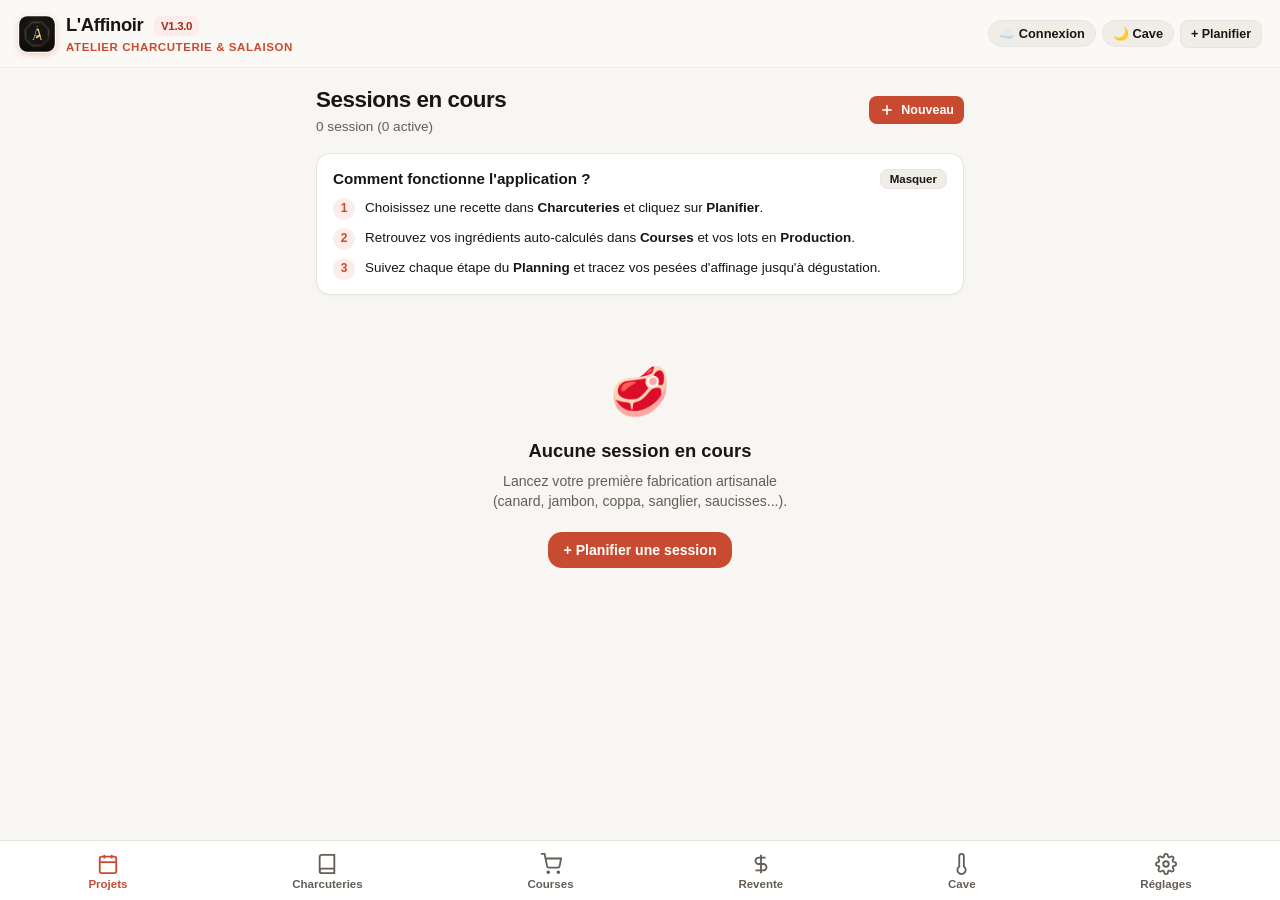
==== pwa/index.html @ 495ca530 "feat(pwa): navigation bouton retour intra-app et suppression ruban sauvegarde iOS" ====
<!DOCTYPE html>
<html lang="fr">
<head>
  <meta charset="UTF-8">
  <meta name="viewport" content="width=device-width, initial-scale=1.0, viewport-fit=cover, user-scalable=no">
  <meta name="apple-mobile-web-app-capable" content="yes">
  <meta name="apple-mobile-web-app-status-bar-style" content="default">
  <meta name="apple-mobile-web-app-title" content="L'Affinoir">
  <meta name="theme-color" content="#C84B31">
  <link rel="apple-touch-icon" href="icons/apple-touch-icon.png">
  <link rel="icon" type="image/svg+xml" href="icons/icon.svg">
  <link rel="manifest" href="manifest.webmanifest">
  <title>L'Affinoir - Charcuterie & Salaison</title>
  <link rel="stylesheet" href="style.css">
</head>
<body>

  <!-- Top Sticky Header -->
  <header class="app-header">
    <div class="brand-wrapper">
      <img src="icons/icon.svg" alt="L'Affinoir" class="brand-icon">
      <div>
        <div class="brand-title">L'Affinoir <span id="header-version-badge" class="badge badge-mini" style="margin-left:6px; vertical-align:middle;">v1.2.0</span></div>
        <div class="brand-subtitle">Atelier Charcuterie & Salaison</div>
      </div>
    </div>
    <div style="display:flex; align-items:center; gap:6px;">
      <button class="btn-theme-toggle" id="btn-auth-header" onclick="ouvrirModalAuth()" title="Compte Cloud">☁️ Connexion</button>
      <button class="btn-theme-toggle" id="btn-theme-toggle" onclick="basculerTheme()">🌙 Cave</button>
      <button class="btn btn-secondary btn-sm" id="btn-quick-new" onclick="ouvrirModalPlanifier()">+ Planifier</button>
    </div>
  </header>

  <!-- Main Content Views -->
  <main>
    <!-- 1. VUE PROJETS (Liste des sessions) -->
    <section id="view-projets" class="view active">
      <div class="view-header">
        <div>
          <div class="view-title">Sessions en cours</div>
          <div class="view-desc" id="projets-summary">0 session active</div>
        </div>
        <button class="btn btn-primary btn-sm" onclick="ouvrirModalPlanifier()">
          <svg width="16" height="16" viewBox="0 0 24 24" fill="none" stroke="currentColor" stroke-width="2.5"><path d="M12 5v14M5 12h14"/></svg>
          Nouveau
        </button>
      </div>

      <div id="guide-debutant-container"></div>

      <div id="projets-list">
        <!-- Rendered by JS -->
      </div>
    </section>

    <!-- 1b. VUE DÉTAIL D'UN PROJET / SESSION -->
    <section id="view-projet-detail" class="view">
      <div class="view-header" style="align-items: flex-start;">
        <div style="display:flex; align-items:center; gap:10px;">
          <button class="btn btn-secondary btn-sm" onclick="naviguerVers('projets')" title="Retour aux sessions">←</button>
          <div>
            <div class="view-title" id="proj-detail-titre">Session</div>
            <div class="view-desc" id="proj-detail-recette">Recette</div>
          </div>
        </div>
        <div style="display:flex; gap:6px;">
          <button class="btn btn-secondary btn-sm" onclick="supprimerProjetActuel()" style="color:var(--danger);">Supprimer</button>
          <button class="btn btn-primary btn-sm" id="btn-toggle-termine-projet" onclick="basculerStatutProjetActuel()">Terminer</button>
        </div>
      </div>

      <!-- Sub-tabs du Projet -->
      <div class="sub-tabs">
        <button class="sub-tab active" id="tab-btn-planning" onclick="basculerSousOngletProjet('planning')">Planning & Étapes</button>
        <button class="sub-tab" id="tab-btn-production" onclick="basculerSousOngletProjet('production')">Production & Lots</button>
        <button class="sub-tab" id="tab-btn-budget" onclick="basculerSousOngletProjet('budget')">Budget & Bilan</button>
      </div>

      <!-- Sous-vue 1: Planning -->
      <div id="subview-proj-planning">
        <div id="proj-etapes-list"></div>
      </div>

      <!-- Sous-vue 2: Production & Lots -->
      <div id="subview-proj-production" style="display:none;">
        <div id="proj-sorties-container"></div>
        <div style="display:flex; justify-content:space-between; align-items:center; margin:16px 0 8px;">
          <h4 style="font-size:0.95rem; font-weight:700;">Lots & Pesées d'Affinage</h4>
          <button class="btn btn-secondary btn-sm" onclick="ouvrirModalAjouterLotProjet()">+ Lot</button>
        </div>
        <div id="proj-lots-list"></div>
      </div>

      <!-- Sous-vue 3: Budget & Bilan Financier -->
      <div id="subview-proj-budget" style="display:none;">
        <div id="proj-budget-container"></div>
      </div>
    </section>

    <!-- 2. VUE CHARCUTERIES -->
    <section id="view-recettes" class="view">
      <div class="view-header">
        <div>
          <div class="view-title">Charcuteries</div>
          <div class="view-desc" id="recettes-count">Catalogue artisanal (22 recettes)</div>
        </div>
        <button class="btn btn-primary btn-sm" onclick="ouvrirModalCreerRecette()">
          <svg width="16" height="16" viewBox="0 0 24 24" fill="none" stroke="currentColor" stroke-width="2.5"><path d="M12 5v14M5 12h14"/></svg>
          Créer
        </button>
      </div>

      <input type="text" id="search-recettes" class="search-box" placeholder="Rechercher (magret, sanglier, saucisse, coppa, truite…)" oninput="filtrerRecettes()">

      <div class="chips-row" id="familles-chips">
        <button class="chip active" onclick="setFamilleFiltre('Toutes')">Toutes</button>
        <button class="chip" onclick="setFamilleFiltre('Canard')">Canard</button>
        <button class="chip" onclick="setFamilleFiltre('Porc')">Porc</button>
        <button class="chip" onclick="setFamilleFiltre('Bœuf')">Bœuf</button>
        <button class="chip" onclick="setFamilleFiltre('Poisson')">Poisson</button>
        <button class="chip" onclick="setFamilleFiltre('Gibier & Foie')">Gibier & Foie</button>
        <button class="chip" id="chip-masquees" onclick="basculerAfficherMasquees()" style="display:none">Masquées</button>
      </div>

      <div id="recettes-list">
        <!-- Rendered by JS -->
      </div>
    </section>

    <!-- 3. VUE COURSES -->
    <section id="view-courses" class="view">
      <div class="view-header">
        <div>
          <div class="view-title">Liste de courses</div>
          <div class="view-desc" id="courses-total-desc">Regroupée par session & catégorie</div>
        </div>
        <div style="display:flex; gap:8px;">
          <button class="btn btn-secondary btn-sm" onclick="ouvrirModalAjoutCourseManuel()">+ Article</button>
          <button class="btn btn-danger btn-sm" onclick="nettoyerCoursesAchetees()" id="btn-clean-courses">
            Nettoyer achetés
          </button>
        </div>
      </div>

      <div class="chips-row" id="courses-mode-chips" style="margin-bottom:12px;">
        <button class="chip active" id="chip-courses-groupee" onclick="setCoursesModeVue('groupee')">Vue groupée (fusionnée)</button>
        <button class="chip" id="chip-courses-session" onclick="setCoursesModeVue('session')">Par session</button>
      </div>

      <div id="courses-container">
        <!-- Rendered by JS grouped by project -->
      </div>
    </section>

    <!-- 4. VUE REVENTE (Optionnelle) -->
    <section id="view-revente" class="view">
      <div class="view-header">
        <div>
          <div class="view-title">Revente & Amis</div>
          <div class="view-desc">Prix conseillé & commandes réservées</div>
        </div>
        <div style="display:flex; gap:8px; align-items:center;">
          <button class="btn btn-secondary btn-sm" onclick="naviguerVers('clients')">
            Clients (<span id="clients-count-badge">0</span>)
          </button>
          <button class="btn btn-primary btn-sm" onclick="ouvrirModalNouvelleCommande()">
            + Commande
          </button>
        </div>
      </div>

      <div id="revente-container">
        <!-- Rendered by JS -->
      </div>
    </section>

    <!-- 4b. VUE CLIENTS -->
    <section id="view-clients" class="view">
      <div class="view-header">
        <div style="display:flex; align-items:center; gap:10px;">
          <button class="btn btn-secondary btn-sm" onclick="naviguerVers('revente')" title="Retour à Revente">←</button>
          <div>
            <div class="view-title">Clients</div>
            <div class="view-desc" id="clients-summary">0 client enregistré</div>
          </div>
        </div>
        <button class="btn btn-primary btn-sm" onclick="ouvrirModalClient()">
          + Ajouter
        </button>
      </div>

      <input type="text" id="search-clients" class="search-box" placeholder="Rechercher un client..." oninput="rendreClients()">

      <div id="clients-list" style="margin-top: 12px;">
        <!-- Rendered by JS -->
      </div>
    </section>

    <!-- 5. VUE PARAMÈTRES -->
    <section id="view-parametres" class="view">
      <div class="view-header">
        <div>
          <div class="view-title">Réglages & Lots</div>
          <div class="view-desc">Configuration de L'Affinoir</div>
        </div>
      </div>

      <!-- Sub-tabs Réglages -->
      <div class="sub-tabs">
        <button class="sub-tab active" id="tab-btn-params-tarifs" onclick="basculerSousOngletParametres('tarifs')">Options & Tarifs</button>
        <button class="sub-tab" id="tab-btn-params-lots" onclick="basculerSousOngletParametres('lots')">Lots à paramétrer</button>
      </div>

      <!-- Sous-vue 1: Options & Tarifs -->
      <div id="subview-params-tarifs">
        <div class="card">
          <div style="font-weight: 700; margin-bottom: 8px;">Compte Cloud & Synchronisation</div>
          <div id="cloud-account-box"></div>
        </div>

        <!-- Mises à jour automatiques (Git) -->
        <div class="card">
          <div style="display:flex; justify-content:space-between; align-items:center; margin-bottom:8px;">
            <div style="font-weight:700;">Application & Mises à jour (Git)</div>
            <span id="params-version-badge" class="badge badge-primary">v1.2.0</span>
          </div>
          <p style="font-size:0.8rem; color:var(--text-muted); margin-bottom:12px;">
            La PWA se met à jour automatiquement depuis Git à chaque ouverture. Vous pouvez aussi forcer une vérification ou télécharger la version HTML autonome.
          </p>
          <div style="display:flex; gap:10px; flex-wrap:wrap;">
            <button type="button" class="btn btn-primary btn-sm" onclick="verifierMisesAJourGit(true)">🔄 Vérifier les mises à jour</button>
            <button type="button" class="btn btn-secondary btn-sm" onclick="telechargerStandaloneDepuisGit()">📄 Version hors-ligne (HTML)</button>
          </div>
        </div>

        <div class="card">
          <div style="font-weight: 700; margin-bottom: 12px;">Options d'affichage</div>
          <label style="display: flex; align-items: center; justify-content: space-between; cursor: pointer;">
            <div>
              <div style="font-weight: 600;">Gestion des prix & coûts</div>
              <div style="font-size: 0.8rem; color: var(--text-muted);">Afficher ou masquer tout ce qui concerne les prix, coûts et budgets</div>
            </div>
            <input type="checkbox" id="toggle-prix" onchange="toggleModulePrix(this.checked)" style="width: 22px; height: 22px; accent-color: var(--primary);">
          </label>
          <label id="label-option-revente" style="display: flex; align-items: center; justify-content: space-between; cursor: pointer; margin-top: 14px; padding-top: 14px; border-top: 1px solid var(--border-color);">
            <div>
              <div style="font-weight: 600;">Module Revente</div>
              <div style="font-size: 0.8rem; color: var(--text-muted);">Afficher l'onglet Revente dans la navigation</div>
            </div>
            <input type="checkbox" id="toggle-revente" onchange="toggleModuleRevente(this.checked)" style="width: 22px; height: 22px; accent-color: var(--primary);">
          </label>
        </div>

        <!-- Tarifs & Coûts de base -->
        <div class="card" id="card-params-tarifs">
          <div style="font-weight: 700; margin-bottom: 8px;">Tarifs & Valeurs de référence</div>
          <p style="font-size:0.8rem; color:var(--text-muted); margin-bottom:12px;">
            Modifiez vos prix d'achat et vos valeurs de boutique utilisées pour le calcul de rentabilité.
          </p>
          <div id="params-tarifs-list">
            <!-- Rendered by JS -->
          </div>
        </div>

        <!-- MANUEL D'INSTALLATION IOS (CONSERVÉ EXPLICITEMENT) -->
        <div class="card">
          <div style="font-weight: 700; margin-bottom: 8px;">📲 Installer sur iPhone (iOS Safari)</div>
          <p style="font-size: 0.85rem; color: var(--text-muted); line-height: 1.5; margin-bottom: 10px;">
            Pour utiliser cette application comme une vraie app native sur votre iPhone :
          </p>
          <ol style="font-size: 0.85rem; padding-left: 20px; color: var(--text); line-height: 1.6;">
            <li>Ouvrez cette page dans <strong>Safari</strong> sur votre iPhone.</li>
            <li>Touchez le bouton <strong>Partager</strong> <svg width="14" height="14" viewBox="0 0 24 24" fill="none" stroke="currentColor" stroke-width="2" style="vertical-align: middle;"><path d="M4 12v8a2 2 0 0 0 2 2h12a2 2 0 0 0 2-2v-8"/><polyline points="16 6 12 2 8 6"/><line x1="12" y1="2" x2="12" y2="15"/></svg> (en bas de l'écran).</li>
            <li>Faites défiler vers le bas et touchez <strong>"Sur l'écran d'accueil"</strong>.</li>
            <li>Validez avec <strong>Ajouter</strong> en haut à droite.</li>
          </ol>
        </div>

        <!-- Sauvegarde & Données -->
        <div class="card">
          <div style="font-weight: 700; margin-bottom: 6px;">Sauvegarde & Données</div>
          <div id="ios-storage-status" style="font-size: 0.78rem; color: var(--text-muted); margin-bottom: 10px;"></div>
          <div style="display: flex; gap: 10px; flex-wrap: wrap;">
            <button class="btn btn-secondary btn-sm" onclick="exporterDonnees()">Exporter mes données (JSON)</button>
            <button class="btn btn-secondary btn-sm" onclick="document.getElementById('import-file').click()">Importer</button>
            <input type="file" id="import-file" style="display:none" accept=".json" onchange="importerDonnees(event)">
            <button class="btn btn-danger btn-sm" onclick="reinitialiserDonnees()">Réinitialiser le catalogue</button>
          </div>
        </div>
      </div>

      <!-- Sous-vue 2: Lots à paramétrer par recette -->
      <div id="subview-params-lots" style="display:none;">
        <div class="card">
          <div style="font-weight: 700; margin-bottom: 8px;">Variantes d'épices & Lots</div>
          <p style="font-size:0.8rem; color:var(--text-muted); margin-bottom:12px;">
            Sélectionnez une charcuterie pour configurer ou ajouter des lots d'assaisonnement prédéfinis.
          </p>
          <div class="form-group">
            <label class="form-label">Sélectionner la charcuterie</label>
            <select id="select-recette-lots-param" class="form-control" onchange="rendreLotsParametrage()">
              <!-- Options rendered by JS -->
            </select>
          </div>
          <div style="display:flex; justify-content:space-between; align-items:center; margin-top:14px; margin-bottom:8px;">
            <span style="font-size:0.85rem; font-weight:700;">Lots configurés</span>
            <button class="btn btn-secondary btn-sm" onclick="ouvrirModalAjouterVariante()">+ Ajouter un lot</button>
          </div>
          <div id="lots-param-list">
            <!-- Rendered by JS -->
          </div>
        </div>
      </div>
    </section>

    <!-- 6. VUE JOURNAL DE CAVE -->
    <section id="view-cave" class="view">
      <div class="view-header">
        <div>
          <div class="view-title">Journal de Cave</div>
          <div class="view-desc">Température & hygrométrie au fil des saisons</div>
        </div>
      </div>

      <div class="card">
        <div style="font-weight:700; font-size:0.95rem; margin-bottom:8px;">Nouveau relevé</div>
        <div class="form-row">
          <div class="form-group" style="flex:1;">
            <label class="form-label">Température (°C)</label>
            <input type="number" step="0.1" id="cave-input-temp" class="form-control" placeholder="Ex: 12.5">
          </div>
          <div class="form-group" style="flex:1;">
            <label class="form-label">Hygrométrie (%)</label>
            <input type="number" step="0.5" id="cave-input-hygro" class="form-control" placeholder="Ex: 75">
          </div>
        </div>
        <div class="form-row">
          <div class="form-group" style="flex:1;">
            <label class="form-label">Date</label>
            <input type="date" id="cave-input-date" class="form-control">
          </div>
          <div class="form-group" style="flex:1.4;">
            <label class="form-label">Note (optionnel)</label>
            <input type="text" id="cave-input-note" class="form-control" placeholder="Ex: Fenêtre ouverte la nuit">
          </div>
        </div>
        <button class="btn btn-primary btn-sm" style="width:100%;" onclick="ajouterReleveCave()">+ Enregistrer le relevé</button>
      </div>

      <div id="cave-container"></div>
    </section>
  </main>

  <!-- Bottom Navigation -->
  <nav class="bottom-nav">
    <button class="nav-item active" onclick="naviguerVers('projets')" id="nav-projets">
      <svg viewBox="0 0 24 24"><rect x="3" y="4" width="18" height="18" rx="2" ry="2"/><line x1="16" y1="2" x2="16" y2="6"/><line x1="8" y1="2" x2="8" y2="6"/><line x1="3" y1="10" x2="21" y2="10"/></svg>
      <span>Projets</span>
    </button>
    <button class="nav-item" onclick="naviguerVers('recettes')" id="nav-recettes">
      <svg viewBox="0 0 24 24"><path d="M4 19.5A2.5 2.5 0 0 1 6.5 17H20"/><path d="M6.5 2H20v20H6.5A2.5 2.5 0 0 1 4 19.5v-15A2.5 2.5 0 0 1 6.5 2z"/></svg>
      <span>Charcuteries</span>
    </button>
    <button class="nav-item" onclick="naviguerVers('courses')" id="nav-courses">
      <div class="nav-icon-wrap">
        <svg viewBox="0 0 24 24"><circle cx="9" cy="21" r="1"/><circle cx="20" cy="21" r="1"/><path d="M1 1h4l2.68 13.39a2 2 0 0 0 2 1.61h9.72a2 2 0 0 0 2-1.61L23 6H6"/></svg>
        <span class="nav-badge" id="nav-badge-courses" style="display:none;">0</span>
      </div>
      <span>Courses</span>
    </button>
    <button class="nav-item" onclick="naviguerVers('revente')" id="nav-revente" style="display:none">
      <svg viewBox="0 0 24 24"><path d="M12 2v20M17 5H9.5a3.5 3.5 0 0 0 0 7h5a3.5 3.5 0 0 1 0 7H6"/></svg>
      <span>Revente</span>
    </button>
    <button class="nav-item" onclick="naviguerVers('cave')" id="nav-cave">
      <svg viewBox="0 0 24 24"><path d="M14 14.76V3.5a2.5 2.5 0 0 0-5 0v11.26a4.5 4.5 0 1 0 5 0z"/></svg>
      <span>Cave</span>
    </button>
    <button class="nav-item" onclick="naviguerVers('parametres')" id="nav-parametres">
      <svg viewBox="0 0 24 24"><circle cx="12" cy="12" r="3"/><path d="M19.4 15a1.65 1.65 0 0 0 .33 1.82l.06.06a2 2 0 0 1 0 2.83 2 2 0 0 1-2.83 0l-.06-.06a1.65 1.65 0 0 0-1.82-.33 1.65 1.65 0 0 0-1 1.51V21a2 2 0 0 1-2 2 2 2 0 0 1-2-2v-.09A1.65 1.65 0 0 0 9 19.4a1.65 1.65 0 0 0-1.82.33l-.06.06a2 2 0 0 1-2.83 0 2 2 0 0 1 0-2.83l.06-.06a1.65 1.65 0 0 0 .33-1.82 1.65 1.65 0 0 0-1.51-1H3a2 2 0 0 1-2-2 2 2 0 0 1 2-2h.09A1.65 1.65 0 0 0 4.6 9a1.65 1.65 0 0 0-.33-1.82l-.06-.06a2 2 0 0 1 0-2.83 2 2 0 0 1 2.83 0l.06.06a1.65 1.65 0 0 0 1.82.33H9a1.65 1.65 0 0 0 1-1.51V3a2 2 0 0 1 2-2 2 2 0 0 1 2 2v.09a1.65 1.65 0 0 0 1 1.51 1.65 1.65 0 0 0 1.82-.33l.06-.06a2 2 0 0 1 2.83 0 2 2 0 0 1 0 2.83l-.06.06a1.65 1.65 0 0 0-.33 1.82V9a1.65 1.65 0 0 0 1.51 1H21a2 2 0 0 1 2 2 2 2 0 0 1-2 2h-.09a1.65 1.65 0 0 0-1.51 1z"/></svg>
      <span>Réglages</span>
    </button>
  </nav>

  <!-- MODALS -->

  <!-- 1. Modal Planifier Projet (Homogénéisé avec Découpe, Rendements, Lots & Calculateur) -->
  <div class="modal-overlay" id="modal-planifier">
    <div class="modal-content" style="max-height: 92vh;">
      <div class="modal-header">
        <div class="modal-title">Planifier une session</div>
        <button class="btn-icon" onclick="fermerModals()">✕</button>
      </div>

      <!-- Sélecteur de charcuterie -->
      <div class="form-group">
        <label class="form-label">Sélectionner la charcuterie</label>
        
        <div id="plan-dropdown-trigger" class="searchable-dropdown-trigger" onclick="togglePlanRecetteDropdown()">
          <div style="display:flex; align-items:center; gap:8px;">
            <span id="plan-selected-badge" class="badge-mini">Canard</span>
            <span id="plan-selected-nom" style="font-weight:600;">Canard entier valorisé & Magrets séchés</span>
          </div>
          <svg id="plan-dropdown-chevron" width="18" height="18" viewBox="0 0 24 24" fill="none" stroke="currentColor" stroke-width="2.2"><path d="M6 9l6 6 6-6"/></svg>
        </div>

        <div id="plan-dropdown-panel" class="searchable-dropdown-panel" style="display:none;">
          <div class="dropdown-search-box">
            <svg width="16" height="16" viewBox="0 0 24 24" fill="none" stroke="currentColor" stroke-width="2"><circle cx="11" cy="11" r="8"/><path d="m21 21-4.35-4.35"/></svg>
            <input type="text" id="plan-dropdown-search" placeholder="Rechercher une charcuterie..." oninput="filtrerRecettesDropdown()">
            <button type="button" class="btn-clear-search" onclick="effacerRechercheRecettes()">✕</button>
          </div>
          <div class="dropdown-category-chips">
            <button type="button" class="chip-sm active" onclick="filtrerCategorieDropdown('Toutes', this)">Toutes</button>
            <button type="button" class="chip-sm" onclick="filtrerCategorieDropdown('Canard', this)">Canard</button>
            <button type="button" class="chip-sm" onclick="filtrerCategorieDropdown('Porc', this)">Porc</button>
            <button type="button" class="chip-sm" onclick="filtrerCategorieDropdown('Bœuf', this)">Bœuf</button>
            <button type="button" class="chip-sm" onclick="filtrerCategorieDropdown('Poisson', this)">Poisson</button>
            <button type="button" class="chip-sm" onclick="filtrerCategorieDropdown('Gibier & Foie', this)">Gibier</button>
          </div>
          <div id="plan-dropdown-list" class="dropdown-options-container">
            <!-- Rendu dynamique par JS -->
          </div>
        </div>
        <input type="hidden" id="plan-recette-select" value="VALORISATION_CANARD">
      </div>

      <div id="plan-eval-rappel" style="display:none; background:#FFF8E1; border-left:3px solid var(--primary); padding:8px 10px; border-radius:6px; margin-bottom:12px;"></div>

      <div class="form-group">
        <label class="form-label">Nom de la session</label>
        <input type="text" id="plan-nom" class="form-control" placeholder="Ex: Week-end Canards & Magrets">
      </div>

      <div class="form-row">
        <div class="form-group" style="flex:1">
          <label class="form-label">Quantité de départ (<span id="plan-unite">canard</span>)</label>
          <input type="number" id="plan-quantite" class="form-control" value="10" min="0.1" step="any" oninput="actualiserEstimationPlanification()">
        </div>
        <div class="form-group" style="flex:1">
          <label class="form-label">Date & heure de démarrage</label>
          <input type="datetime-local" id="plan-date" class="form-control">
          <div style="display:flex; gap:6px; flex-wrap:wrap; margin-top:6px;">
            <button type="button" class="chip-sm" onclick="definirDatePlanificationShortcut('now')">Maintenant</button>
            <button type="button" class="chip-sm" onclick="definirDatePlanificationShortcut('demain9h')">Demain 9h00</button>
            <button type="button" class="chip-sm" onclick="definirDatePlanificationShortcut('samedi9h')">Samedi 9h00</button>
          </div>
        </div>
      </div>

      <!-- Méthode de salage (Recouvrement au sel vs Sous-vide) -->
      <div class="form-group" style="margin-top:8px;">
        <label class="form-label">Méthode de salage</label>
        <div style="display:grid; grid-template-columns:1fr 1fr; gap:8px;">
          <button type="button" id="btn-salage-recouvrement" onclick="selectionnerModeSalage('RECOUVREMENT_SEL')" style="display:flex; flex-direction:column; align-items:flex-start; padding:10px 12px; border-radius:12px; text-align:left; cursor:pointer; border:1.5px solid var(--primary); background:var(--primary-light); color:var(--text-main);">
            <span style="font-weight:700; font-size:0.84rem;">Recouvrement au sel</span>
            <span id="salage-duree-recouvrement" style="font-size:0.74rem; color:var(--primary); font-weight:600;">Gros sel · 24 h</span>
          </button>
          <button type="button" id="btn-salage-sousvide" onclick="selectionnerModeSalage('SOUS_VIDE')" style="display:flex; flex-direction:column; align-items:flex-start; padding:10px 12px; border-radius:12px; text-align:left; cursor:pointer; border:1px solid var(--border); background:var(--surface-subtle); color:var(--text-main);">
            <span style="font-weight:700; font-size:0.84rem;">Sous-vide</span>
            <span id="salage-duree-sousvide" style="font-size:0.74rem; color:var(--text-muted); font-weight:600;">3 % sel · 6 jours</span>
          </button>
        </div>
        <div id="plan-salage-resume" style="font-size:0.74rem; color:var(--text-muted); margin-top:5px;"></div>
      </div>

      <!-- Section Découpe Multi-sorties (si recette découpe) -->
      <div id="plan-sorties-section" style="display:none; margin-top:10px; background:var(--surface-subtle); padding:12px; border-radius:var(--radius-md);">
        <div style="font-weight:700; font-size:0.88rem; margin-bottom:4px;">Parties de découpe obtenues</div>
        <p style="font-size:0.75rem; color:var(--text-muted); margin-bottom:8px;">Cochez les produits valorisés pour répartir les coûts au prorata boutique :</p>
        <div id="plan-sorties-checklist"></div>
      </div>

      <!-- Section Lots d'assaisonnement / variantes -->
      <div id="plan-lots-section" style="margin-top:10px;">
        <div style="display:flex; justify-content:space-between; align-items:center; margin-bottom:4px;">
          <div style="font-weight:700; font-size:0.88rem;">Répartition par lot d'épices</div>
          <button type="button" class="btn btn-secondary btn-sm" onclick="ajouterLigneLotPlanification()">+ Lot</button>
        </div>
        <div id="plan-lots-container"></div>
      </div>

      <!-- Tarifs matière & Marge -->
      <div class="form-row" id="plan-tarifs-row" style="margin-top:10px;">
        <div class="form-group" style="flex:1">
          <label class="form-label">Prix d'achat matière (<span id="plan-unite-prix">€/canard</span>)</label>
          <input type="number" id="plan-prix-matiere" class="form-control" value="18.0" step="0.5" oninput="actualiserEstimationPlanification()">
        </div>
        <div class="form-group" style="flex:1">
          <label class="form-label">Marge revente (%)</label>
          <input type="number" id="plan-marge" class="form-control" value="10" step="1" oninput="document.getElementById('plan-prix-revente').dataset.manual=''; actualiserEstimationPlanification()">
        </div>
      </div>

      <div id="plan-revente-toggle-row" style="display:flex; justify-content:space-between; align-items:center; gap:10px; margin-top:8px; flex-wrap:wrap;">
        <label style="display:flex; align-items:center; gap:8px; font-size:0.84rem; font-weight:600; cursor:pointer;">
          <input type="checkbox" id="plan-activer-revente" checked style="width:18px; height:18px; accent-color:var(--primary);">
          <span>Option Revente sur ce projet</span>
        </label>
        <div style="display:flex; align-items:center; gap:6px;">
          <label class="form-label" style="margin:0; font-size:0.78rem;">Prix conseillé (€)</label>
          <input type="number" id="plan-prix-revente" class="form-control" style="width:90px; padding:6px 8px;" step="0.1" oninput="modifierPrixReventePlanification()">
        </div>
      </div>

      <!-- Estimation Dynamique (CalculateurCharcuterie) -->
      <div id="plan-estimation-box" style="margin-top:12px; padding:12px; border-radius:var(--radius-md); background:var(--primary-light); border:1px solid var(--primary);">
        <div style="font-size:0.75rem; color:var(--primary); font-weight:700; text-transform:uppercase;">Estimation économique</div>
        <div style="display:flex; justify-content:space-between; align-items:center; margin-top:4px;">
          <div>
            <div style="font-size:0.85rem;" id="plan-est-cout">Coût de revient : <strong>-- €</strong></div>
            <div style="font-size:0.85rem;" id="plan-est-prix">Prix de revente conseillé : <strong style="color:var(--primary);">-- €</strong></div>
          </div>
        </div>
      </div>

      <div style="margin-top: 16px; display: flex; justify-content: flex-end; gap: 8px;">
        <button class="btn btn-secondary" onclick="fermerModals()">Annuler</button>
        <button class="btn btn-primary" onclick="confirmerPlanification()">Générer la session & courses</button>
      </div>
    </div>
  </div>

  <!-- 2. Modal Créer Recette Personnalisée -->
  <div class="modal-overlay" id="modal-creer-recette">
    <div class="modal-content">
      <div class="modal-header">
        <div class="modal-title">Créer une recette</div>
        <button class="btn-icon" onclick="fermerModals()">✕</button>
      </div>
      <div class="form-group">
        <label class="form-label">Nom de la recette *</label>
        <input type="text" id="cr-nom" class="form-control" placeholder="Ex: Saucisse sèche au piment">
      </div>
      <div class="form-row">
        <div class="form-group" style="flex:1">
          <label class="form-label">Famille</label>
          <select id="cr-famille" class="form-control">
            <option value="Porc">Porc</option>
            <option value="Canard">Canard</option>
            <option value="Bœuf">Bœuf</option>
            <option value="Poisson">Poisson</option>
            <option value="Gibier & Foie">Gibier & Foie</option>
          </select>
        </div>
        <div class="form-group" style="flex:1">
          <label class="form-label">Type</label>
          <select id="cr-type" class="form-control">
            <option value="Salaison & Séchage">Salaison & Séchage</option>
            <option value="Fumaison">Fumaison</option>
            <option value="Charcuterie cuite">Charcuterie cuite</option>
            <option value="Personnalisée">Personnalisée</option>
          </select>
        </div>
      </div>
      <div class="form-row">
        <div class="form-group" style="flex:1">
          <label class="form-label">Unité de base</label>
          <select id="cr-unite-base" class="form-control">
            <option value="kg">kg</option>
            <option value="pièce">pièce</option>
          </select>
        </div>
        <div class="form-group" style="flex:1">
          <label class="form-label">Perte cible %</label>
          <input type="number" id="cr-perte" class="form-control" value="35">
        </div>
        <div class="form-group" style="flex:1">
          <label class="form-label">T° cœur (°C)</label>
          <input type="number" id="cr-temp-coeur" class="form-control" placeholder="Optionnel">
        </div>
      </div>
      <div class="form-group">
        <label class="form-label">Description & conseils</label>
        <textarea id="cr-desc" class="form-control" rows="2" placeholder="Description de la recette..."></textarea>
      </div>

      <!-- Ingrédients dynamiques -->
      <div style="display:flex; justify-content:space-between; align-items:center; margin: 12px 0 6px;">
        <label class="form-label" style="margin:0; font-weight:700;">Ingrédients</label>
        <button class="btn btn-secondary btn-sm" onclick="ajouterLigneIngredient()">+ Ingrédient</button>
      </div>
      <div id="cr-ingredients-list"></div>

      <!-- Variantes dynamiques -->
      <div style="display:flex; justify-content:space-between; align-items:center; margin: 14px 0 6px;">
        <label class="form-label" style="margin:0; font-weight:700;">Lots / Variantes (optionnel)</label>
        <button class="btn btn-secondary btn-sm" onclick="ajouterLigneVarianteCreer()">+ Lot</button>
      </div>
      <div id="cr-variantes-list"></div>

      <!-- Étapes dynamiques -->
      <div style="display:flex; justify-content:space-between; align-items:center; margin: 16px 0 6px;">
        <label class="form-label" style="margin:0; font-weight:700;">Étapes du planning</label>
        <button class="btn btn-secondary btn-sm" onclick="ajouterLigneEtape()">+ Étape</button>
      </div>
      <div id="cr-etapes-list"></div>

      <div style="margin-top: 18px; display: flex; justify-content: flex-end; gap: 8px;">
        <button class="btn btn-secondary" onclick="fermerModals()">Annuler</button>
        <button class="btn btn-primary" onclick="sauvegarderRecettePersonnalisee()">Enregistrer</button>
      </div>
    </div>
  </div>

  <!-- 3. Modal Détail / Fiche Recette Complète -->
  <div class="modal-overlay" id="modal-fiche-recette">
    <div class="modal-content" style="max-height:90vh;">
      <div class="modal-header">
        <div>
          <div class="modal-title" id="fiche-nom">Nom</div>
          <div style="font-size:0.75rem; color:var(--text-muted);" id="fiche-famille">Famille</div>
        </div>
        <button class="btn-icon" onclick="fermerModals()">✕</button>
      </div>
      <div id="fiche-body"></div>
      <div style="margin-top: 16px; display: flex; justify-content: space-between; align-items: center; border-top: 1px solid var(--border-light); padding-top: 12px; gap: 8px;">
        <div style="display: flex; gap: 8px; flex-wrap: wrap;">
          <button class="btn btn-secondary btn-sm" id="btn-fiche-partager" style="display:none;" onclick="ouvrirModalPartageRecette()">🤝 Partager</button>
          <button class="btn btn-secondary btn-sm" id="btn-fiche-masquer" onclick="basculerMasquageDepuisFiche()">Masquer</button>
          <button class="btn btn-danger btn-sm" id="btn-fiche-supprimer" onclick="supprimerRecetteDepuisFiche()">Supprimer</button>
        </div>
        <button class="btn btn-primary btn-sm" id="btn-fiche-planifier" onclick="planifierDepuisFiche()">Planifier cette charcuterie</button>
      </div>
    </div>
  </div>

  <!-- 4. Modal Modifier Course -->
  <div class="modal-overlay" id="modal-edit-course">
    <div class="modal-content">
      <div class="modal-header">
        <div class="modal-title">Modifier l'article</div>
        <button class="btn-icon" onclick="fermerModals()">✕</button>
      </div>
      <input type="hidden" id="edit-course-id">
      <div class="form-group">
        <label class="form-label">Nom de l'ingrédient</label>
        <input type="text" id="edit-course-nom" class="form-control">
      </div>
      <div class="form-row">
        <div class="form-group" style="flex:1">
          <label class="form-label">Quantité</label>
          <input type="number" step="0.1" id="edit-course-qte" class="form-control">
        </div>
        <div class="form-group" style="flex:1">
          <label class="form-label">Unité</label>
          <input type="text" id="edit-course-unite" class="form-control">
        </div>
      </div>
      <div class="form-group" id="edit-course-prix-group">
        <label class="form-label">Prix réel payé (€)</label>
        <input type="number" step="0.05" id="edit-course-prix" class="form-control">
      </div>
      <div style="margin-top: 14px; display: flex; justify-content: space-between;">
        <button class="btn btn-danger btn-sm" onclick="supprimerCourseActuelle()">Supprimer</button>
        <div style="display:flex; gap:8px;">
          <button class="btn btn-secondary btn-sm" onclick="fermerModals()">Annuler</button>
          <button class="btn btn-primary btn-sm" onclick="sauvegarderCourseModifiee()">Enregistrer</button>
        </div>
      </div>
    </div>
  </div>

  <!-- 4b. Modal Ajouter Article Course Manuel -->
  <div class="modal-overlay" id="modal-ajout-course">
    <div class="modal-content">
      <div class="modal-header">
        <div class="modal-title">Ajouter un article de course</div>
        <button class="btn-icon" onclick="fermerModals()">✕</button>
      </div>
      <div class="form-group">
        <label class="form-label">Session / Projet rattaché</label>
        <select id="add-course-projet-select" class="form-control">
          <!-- Filled by JS -->
        </select>
      </div>
      <div class="form-group">
        <label class="form-label">Nom de l'article</label>
        <input type="text" id="add-course-nom" class="form-control" placeholder="Ex: Boyaux de porc 32/34">
      </div>
      <div class="form-row">
        <div class="form-group" style="flex:1">
          <label class="form-label">Catégorie</label>
          <select id="add-course-cat" class="form-control">
            <option value="VIANDE">Viande</option>
            <option value="SEL_SUCRE">Sel & Sucre</option>
            <option value="EPICES">Épices & Aromates</option>
            <option value="CONSOMMABLES">Consommables / Boyaux</option>
          </select>
        </div>
        <div class="form-group" style="flex:1">
          <label class="form-label">Quantité</label>
          <input type="number" id="add-course-qte" class="form-control" value="1" step="0.1">
        </div>
        <div class="form-group" style="flex:1">
          <label class="form-label">Unité</label>
          <input type="text" id="add-course-unite" class="form-control" value="lot">
        </div>
      </div>
      <div class="form-group" id="add-course-prix-group">
        <label class="form-label">Prix estimé (€)</label>
        <input type="number" id="add-course-prix" class="form-control" value="5.0" step="0.5">
      </div>
      <div style="margin-top: 14px; display: flex; justify-content: flex-end; gap:8px;">
        <button class="btn btn-secondary btn-sm" onclick="fermerModals()">Annuler</button>
        <button class="btn btn-primary btn-sm" onclick="confirmerAjoutCourseManuel()">Ajouter</button>
      </div>
    </div>
  </div>


  <!-- Modal Pesée Rapide & Courbe de Perte de Poids -->
  <div class="modal-overlay" id="modal-pesee">
    <div class="modal-content" style="max-height:90vh; overflow-y:auto;">
      <div class="modal-header">
        <div class="modal-title">⚖️ Pesées & Courbe — <span id="modal-pesee-lot-nom">Lot</span></div>
        <button class="btn-icon" onclick="fermerModals()">✕</button>
      </div>
      <p style="font-size:0.82rem; color:var(--text-muted); margin-bottom:10px;">
        Suivez la déshydratation au séchoir. Perte cible recommandée : <span id="modal-pesee-cible" style="font-weight:bold; color:var(--primary);">-35%</span>.
      </p>
      <div id="modal-pesee-alerte"></div>
      <div id="modal-pesee-chart" style="margin-bottom:12px;"></div>

      <input type="hidden" id="modal-pesee-proj-id">
      <input type="hidden" id="modal-pesee-lot-idx">
      <div class="form-row">
        <div class="form-group" style="flex:1;">
          <label class="form-label">Poids initial (g)</label>
          <input type="number" id="modal-pesee-initial" class="form-control" placeholder="Ex: 420" oninput="calculerPeseeModal()">
        </div>
        <div class="form-group" style="flex:1;">
          <label class="form-label">Nouvelle pesée (g)</label>
          <input type="number" id="modal-pesee-actuel" class="form-control" placeholder="Ex: 285" oninput="calculerPeseeModal()">
        </div>
      </div>
      <div class="form-row">
        <div class="form-group" style="flex:1;">
          <label class="form-label">Date de la pesée</label>
          <input type="date" id="modal-pesee-date" class="form-control">
        </div>
        <div class="form-group" style="flex:1;">
          <label class="form-label">Note / 5</label>
          <select id="modal-pesee-note" class="form-control">
            <option value="5">★★★★★ (5/5) Exceptionnel</option>
            <option value="4">★★★★☆ (4/5) Très bon</option>
            <option value="3">★★★☆☆ (3/5) Bon</option>
            <option value="2">★★☆☆☆ (2/5) Moyen</option>
            <option value="1">★☆☆☆☆ (1/5) À revoir</option>
          </select>
        </div>
      </div>
      <div id="modal-pesee-resultat" style="margin-top:8px; padding:10px; border-radius:var(--radius-sm); background:var(--surface-subtle); display:none;">
        <div style="font-weight:700; font-size:0.95rem; margin-bottom:2px;" id="modal-pesee-perte">-28.5% de perte</div>
        <div style="font-size:0.78rem; color:var(--text-muted);" id="modal-pesee-details">Reste ~25g d'eau à perdre</div>
      </div>
      <div class="form-group" style="margin-top:10px;">
        <label class="form-label">Observation (fleur, odeur, fermeté...)</label>
        <input type="text" id="modal-pesee-comm" class="form-control" placeholder="Ex: Belle fleur blanche, ferme en surface">
      </div>
      <div style="margin-top: 12px; display: flex; justify-content: flex-end; gap: 8px;">
        <button class="btn btn-secondary" onclick="fermerModals()">Fermer</button>
        <button class="btn btn-primary" onclick="confirmerEnregistrementPesee()">+ Ajouter la pesée</button>
      </div>

      <div style="margin-top:16px; border-top:1px solid var(--border-color); padding-top:10px;">
        <div style="font-weight:700; font-size:0.85rem; margin-bottom:6px;">Historique des pesées</div>
        <div id="modal-pesee-historique" style="max-height:150px; overflow-y:auto;"></div>
      </div>
    </div>
  </div>

  <!-- Modal Ajouter un Lot en session -->
  <div class="modal-overlay" id="modal-ajout-lot-projet">
    <div class="modal-content">
      <div class="modal-header">
        <div class="modal-title">Ajouter un lot</div>
        <button class="btn-icon" onclick="fermerModals()">✕</button>
      </div>
      <div class="form-group">
        <label class="form-label">Nom du lot / variante *</label>
        <input type="text" id="lot-projet-variante" class="form-control" placeholder="Ex: Piment d'Espelette, Poivre noir, Fumé...">
      </div>
      <div class="form-row">
        <div class="form-group" style="flex:1">
          <label class="form-label">Quantité</label>
          <input type="number" step="0.5" min="0.5" id="lot-projet-quantite" class="form-control" value="2">
        </div>
        <div class="form-group" style="flex:1">
          <label class="form-label">Unité</label>
          <input type="text" id="lot-projet-unite" class="form-control" value="pièce" placeholder="pièce, kg...">
        </div>
      </div>
      <div class="form-group">
        <label class="form-label">Épices par unité (g)</label>
        <input type="number" step="1" min="0" id="lot-projet-epices" class="form-control" value="15">
      </div>
      <div style="margin-top: 16px; display: flex; justify-content: flex-end; gap: 8px;">
        <button class="btn btn-secondary" onclick="fermerModals()">Annuler</button>
        <button class="btn btn-primary" onclick="confirmerAjoutLotProjet()">Ajouter le lot</button>
      </div>
    </div>
  </div>

  <!-- Modal Nouvelle Commande -->
  <div class="modal-overlay" id="modal-commande">
    <div class="modal-content">
      <div class="modal-header">
        <div class="modal-title" id="modal-cmd-titre">Nouvelle commande</div>
        <button class="btn-icon" onclick="fermerModals()">✕</button>
      </div>
      <input type="hidden" id="cmd-edit-id">
      <div class="form-group">
        <label class="form-label">Client / Ami</label>
        <input type="text" id="cmd-client-nom" class="form-control" placeholder="Ex: Thomas" oninput="remplirSuggestionsClientsModal()">
      </div>
      <div id="cmd-clients-chips-wrap" style="display:none; margin-bottom:12px;">
        <div style="font-size:0.75rem; color:var(--text-muted); margin-bottom:6px;">Clients enregistrés</div>
        <div id="cmd-clients-chips" style="display:flex; gap:6px; flex-wrap:wrap;"></div>
      </div>
      <div class="form-group">
        <label class="form-label">Session rattachée (optionnel)</label>
        <select id="cmd-projet-select" class="form-control" onchange="mettreAJourProduitsDepuisProjetModal()">
          <!-- Filled by JS -->
        </select>
      </div>
      <div id="cmd-produits-chips-wrap" style="display:none; margin-bottom:10px;">
        <div style="font-size:0.75rem; color:var(--text-muted); margin-bottom:6px;">Ajout rapide depuis la session</div>
        <div id="cmd-produits-chips" style="display:flex; gap:6px; flex-wrap:wrap;"></div>
      </div>
      <div style="display:flex; justify-content:space-between; align-items:center; margin-bottom:6px;">
        <label class="form-label" style="margin:0;">Produits (Nom · Qté · Unité · €/u)</label>
        <button type="button" class="btn btn-secondary btn-sm" onclick="ajouterLigneCommandeModal()">+ Ligne</button>
      </div>
      <div id="cmd-lignes-container"></div>
      <div style="display:flex; justify-content:space-between; align-items:center; padding:8px 10px; background:var(--surface-subtle); border-radius:var(--radius-sm); margin-bottom:12px;">
        <span style="font-weight:700; font-size:0.86rem;">Total commande</span>
        <strong id="cmd-total-auto" style="color:var(--primary); font-size:1.05rem;">12.00 €</strong>
        <input type="hidden" id="cmd-prix" value="12.00">
      </div>
      <div class="form-row">
        <div class="form-group" style="flex:1;">
          <label class="form-label">Moyen de paiement</label>
          <select id="cmd-moyen" class="form-control">
            <option value="Wero / Paylib">Wero / Paylib</option>
            <option value="Espèces">Espèces</option>
            <option value="Virement">Virement</option>
            <option value="Chèque">Chèque</option>
            <option value="Autre">Autre</option>
          </select>
        </div>
        <div class="form-group" style="flex:1;">
          <label class="form-label">Statut paiement</label>
          <select id="cmd-paye" class="form-control">
            <option value="false">En attente (Non payé)</option>
            <option value="true">Payé</option>
          </select>
        </div>
      </div>
      <div class="form-group">
        <label style="display:flex; align-items:center; gap:8px; cursor:pointer;">
          <input type="checkbox" id="cmd-livre" style="width:18px; height:18px; accent-color:var(--secondary);">
          <span style="font-size:0.88rem; font-weight:600;">Commande déjà livrée</span>
        </label>
      </div>
      <div class="form-group">
        <label class="form-label">Commentaire</label>
        <input type="text" id="cmd-comm" class="form-control" placeholder="Ex: À livrer ce week-end">
      </div>
      <div style="margin-top: 16px; display: flex; justify-content: flex-end; gap: 8px;">
        <button class="btn btn-secondary" onclick="fermerModals()">Annuler</button>
        <button class="btn btn-primary" onclick="sauvegarderCommandeModal()">Valider</button>
      </div>
    </div>
  </div>

  <!-- Modal Ajouter / Modifier Client -->
  <div class="modal-overlay" id="modal-client">
    <div class="modal-content">
      <div class="modal-header">
        <div class="modal-title" id="modal-client-titre">Nouveau client</div>
        <button class="btn-icon" onclick="fermerModals()">✕</button>
      </div>
      <input type="hidden" id="client-edit-id">
      <div class="form-group">
        <label class="form-label">Nom du client</label>
        <input type="text" id="client-nom-input" class="form-control" placeholder="Ex: Thomas">
      </div>
      <div style="margin-top: 16px; display: flex; justify-content: flex-end; gap: 8px;">
        <button class="btn btn-secondary" onclick="fermerModals()">Annuler</button>
        <button class="btn btn-primary" onclick="sauvegarderClientModal()">Enregistrer</button>
      </div>
    </div>
  </div>

  <!-- Modal Modifier Paramètre de Réglage -->
  <div class="modal-overlay" id="modal-edit-param">
    <div class="modal-content">
      <div class="modal-header">
        <div class="modal-title" id="modal-param-libelle">Paramètre</div>
        <button class="btn-icon" onclick="fermerModals()">✕</button>
      </div>
      <input type="hidden" id="edit-param-cle">
      <p style="font-size:0.82rem; color:var(--text-muted); margin-bottom:12px;" id="modal-param-desc"></p>
      <div class="form-group">
        <label class="form-label">Valeur (<span id="modal-param-unite"></span>)</label>
        <input type="number" step="0.01" id="edit-param-valeur" class="form-control">
      </div>
      <div style="margin-top: 16px; display: flex; justify-content: flex-end; gap: 8px;">
        <button class="btn btn-secondary" onclick="fermerModals()">Annuler</button>
        <button class="btn btn-primary" onclick="sauvegarderParametreModal()">Enregistrer</button>
      </div>
    </div>
  </div>

  <!-- Modal Ajouter / Modifier Variante d'épices (Lots) -->
  <div class="modal-overlay" id="modal-edit-variante">
    <div class="modal-content">
      <div class="modal-header">
        <div class="modal-title" id="modal-var-titre">Ajouter un lot d'assaisonnement</div>
        <button class="btn-icon" onclick="fermerModals()">✕</button>
      </div>
      <input type="hidden" id="edit-var-recette-id">
      <input type="hidden" id="edit-var-index">
      <div class="form-group">
        <label class="form-label">Nom de la variante (Ex: Piment d'Espelette, Café...)</label>
        <input type="text" id="edit-var-nom" class="form-control" placeholder="Ex: Curry doux">
      </div>
      <div class="form-group">
        <label class="form-label">Description des épices & aromates</label>
        <input type="text" id="edit-var-desc" class="form-control" placeholder="Ex: Curry doux, coriandre, pointe de cumin">
      </div>
      <div class="form-row">
        <div class="form-group" style="flex:1;">
          <label class="form-label">Épices (g par pièce ou kg)</label>
          <input type="number" id="edit-var-epices" class="form-control" value="15" step="1">
        </div>
        <div class="form-group" style="flex:1;">
          <label class="form-label">Temps salage spécifique (h)</label>
          <input type="number" id="edit-var-salage" class="form-control" value="24" step="1">
        </div>
      </div>
      <div class="form-group">
        <label style="display:flex; align-items:center; gap:8px; cursor:pointer;">
          <input type="checkbox" id="edit-var-fume" style="width:18px; height:18px; accent-color:var(--primary);">
          <span style="font-size:0.88rem; font-weight:600;">Ajouter une étape de fumage à froid</span>
        </label>
      </div>
      <div style="margin-top: 16px; display: flex; justify-content: flex-end; gap: 8px;">
        <button class="btn btn-secondary" onclick="fermerModals()">Annuler</button>
        <button class="btn btn-primary" onclick="sauvegarderVarianteModal()">Enregistrer</button>
      </div>
    </div>
  </div>

  <!-- MODAL APERÇU PHOTO ÉTAPE -->
  <div class="modal-overlay" id="modal-photo-etape">
    <div class="modal-content" style="max-width: 540px;">
      <div class="modal-header">
        <div class="modal-title" id="modal-photo-titre">Photo d'étape</div>
        <button class="modal-close" onclick="fermerModals()">&times;</button>
      </div>
      <div style="text-align:center; background:var(--surface-subtle); border-radius:var(--radius-sm); padding:8px;">
        <img id="modal-photo-img" class="photo-lightbox-img" src="" alt="Photo d'étape">
      </div>
      <div id="modal-photo-meta" style="font-size:0.78rem; color:var(--text-muted); margin-top:8px;"></div>
      <div style="margin-top: 14px; display: flex; justify-content: space-between; gap: 8px;">
        <button class="btn btn-secondary" style="color:var(--danger, #c62828);" id="modal-photo-delete-btn">🗑️ Supprimer</button>
        <button class="btn btn-primary" onclick="fermerModals()">Fermer</button>
      </div>
    </div>
  </div>

  <!-- MODAL FICHE D'ÉVALUATION & DÉGUSTATION -->
  <div class="modal-overlay" id="modal-evaluation">
    <div class="modal-content">
      <div class="modal-header">
        <div class="modal-title">🍷 Évaluation — <span id="eval-proj-nom">Session</span></div>
        <button class="btn-icon" onclick="fermerModals()">✕</button>
      </div>
      <input type="hidden" id="eval-proj-id">
      <div class="form-group">
        <label class="form-label">Note globale</label>
        <select id="eval-note" class="form-control">
          <option value="5">⭐⭐⭐⭐⭐ (5/5) Exceptionnel</option>
          <option value="4">⭐⭐⭐⭐☆ (4/5) Très réussi</option>
          <option value="3">⭐⭐⭐☆☆ (3/5) Correct</option>
          <option value="2">⭐⭐☆☆☆ (2/5) À améliorer</option>
          <option value="1">⭐☆☆☆☆ (1/5) Raté</option>
        </select>
      </div>
      <div class="form-row">
        <div class="form-group" style="flex:1;">
          <label class="form-label">Texture</label>
          <select id="eval-texture" class="form-control">
            <option value="Équilibrée / Fondante">Équilibrée / Fondante</option>
            <option value="Un peu sèche">Un peu sèche</option>
            <option value="Trop sèche / Croûtée">Trop sèche / Croûtée</option>
            <option value="Trop molle / Pas assez sèche">Trop molle / Pas assez sèche</option>
          </select>
        </div>
        <div class="form-group" style="flex:1;">
          <label class="form-label">Salinité</label>
          <select id="eval-salinite" class="form-control">
            <option value="Parfaite">Parfaite</option>
            <option value="Un peu juste">Un peu juste</option>
            <option value="Trop salée">Trop salée</option>
          </select>
        </div>
      </div>
      <div class="form-group">
        <label class="form-label">Arômes & Fumage</label>
        <select id="eval-aromes" class="form-control">
          <option value="Équilibrés">Équilibrés</option>
          <option value="Subtils / Discrets">Subtils / Discrets</option>
          <option value="Puissants">Puissants</option>
          <option value="Insuffisants">Insuffisants</option>
        </select>
      </div>
      <div class="form-group">
        <label class="form-label">Note pour la prochaine fois</label>
        <textarea id="eval-commentaire" class="form-control" rows="3" placeholder="Ex: Passer à 28g/kg de sel, ou 2h de fumage en plus..."></textarea>
      </div>
      <div style="margin-top: 14px; display: flex; justify-content: flex-end; gap: 8px;">
        <button class="btn btn-secondary" onclick="fermerModals()">Annuler</button>
        <button class="btn btn-primary" onclick="sauvegarderEvaluationModal()">Enregistrer l'évaluation</button>
      </div>
    </div>
  </div>

  <!-- MODAL MISE À JOUR GIT (PWA) -->
  <div class="modal-overlay" id="modal-update-git">
    <div class="modal-content" style="max-width: 460px;">
      <div class="modal-header">
        <div>
          <div class="modal-title">🚀 Mise à jour disponible</div>
          <div id="update-git-badge" style="font-size:0.78rem; color:var(--text-muted); margin-top:2px;">Nouvelle version disponible</div>
        </div>
        <button class="btn-icon" onclick="ignorerMiseAJourGit()">✕</button>
      </div>
      <div style="margin-bottom:14px;">
        <div style="font-size:0.75rem; font-weight:700; text-transform:uppercase; letter-spacing:0.04em; color:var(--text-muted); margin-bottom:6px;">Nouveautés</div>
        <div id="update-git-notes" style="white-space:pre-line; background:var(--surface-subtle); border:1px solid var(--border); border-radius:var(--radius-sm); padding:12px; font-size:0.84rem; max-height:180px; overflow-y:auto; line-height:1.45;"></div>
      </div>
      <div style="display:flex; flex-direction:column; gap:8px;">
        <button type="button" class="btn btn-primary" id="btn-update-pwa-refresh" onclick="actualiserPwaDepuisGit()">🔄 Actualiser la PWA maintenant</button>
        <button type="button" class="btn btn-secondary" onclick="ignorerMiseAJourGit()">Plus tard</button>
      </div>
    </div>
  </div>

  <!-- MODAL HORAIRE EXACT D'UNE ÉTAPE -->
  <div class="modal-overlay" id="modal-horaire-etape">
    <div class="modal-content" style="max-width: 420px;">
      <div class="modal-header">
        <div class="modal-title">🕒 Horaire — <span id="modal-horaire-titre">Étape</span></div>
        <button class="btn-icon" onclick="fermerModals()">✕</button>
      </div>
      <input type="hidden" id="modal-horaire-idx">
      <div class="form-group">
        <label class="form-label">Nouvelle date & heure (décale les étapes suivantes)</label>
        <input type="datetime-local" id="modal-horaire-dt" class="form-control">
      </div>
      <div style="display:flex; justify-content:flex-end; gap:8px; margin-top:14px;">
        <button class="btn btn-secondary" onclick="fermerModals()">Annuler</button>
        <button class="btn btn-primary" onclick="confirmerHoraireEtape()">Appliquer</button>
      </div>
    </div>
  </div>

  <!-- MODAL MODIFIER LOT & AVIS -->
  <div class="modal-overlay" id="modal-lot-edit">
    <div class="modal-content" style="max-width: 460px;">
      <div class="modal-header">
        <div class="modal-title">✎ Modifier lot — <span id="modal-lot-edit-titre">Lot</span></div>
        <button class="btn-icon" onclick="fermerModals()">✕</button>
      </div>
      <input type="hidden" id="modal-lot-edit-idx">
      <div class="form-row">
        <div class="form-group" style="flex:1;">
          <label class="form-label">Quantité réelle</label>
          <input type="number" step="0.5" min="0" id="modal-lot-edit-qte" class="form-control">
        </div>
        <div class="form-group" style="flex:1;">
          <label class="form-label">Épices (g)</label>
          <input type="number" step="1" min="0" id="modal-lot-edit-epices" class="form-control">
        </div>
        <div class="form-group" style="flex:1;">
          <label class="form-label">Salage (h)</label>
          <input type="number" step="0.5" min="0" id="modal-lot-edit-salage" class="form-control">
        </div>
      </div>
      <div class="form-row">
        <div class="form-group" style="flex:1;">
          <label class="form-label">Poids départ (g)</label>
          <input type="number" step="1" min="0" id="modal-lot-edit-poids-init" class="form-control">
        </div>
        <div class="form-group" style="flex:1;">
          <label class="form-label">Poids actuel (g)</label>
          <input type="number" step="1" min="0" id="modal-lot-edit-poids-act" class="form-control">
        </div>
      </div>
      <div class="form-group">
        <label class="form-label">Note dégustation</label>
        <select id="modal-lot-edit-note" class="form-control">
          <option value="5">★★★★★ (5/5 — Excellent)</option>
          <option value="4">★★★★☆ (4/5 — Très bon)</option>
          <option value="3">★★★☆☆ (3/5 — Correct)</option>
          <option value="2">★★☆☆☆ (2/5 — Moyen)</option>
          <option value="1">★☆☆☆☆ (1/5 — À revoir)</option>
        </select>
      </div>
      <div class="form-group">
        <label class="form-label">Avis / Commentaire</label>
        <input type="text" id="modal-lot-edit-comm" class="form-control" placeholder="Ex: Parfait en sel, fumage équilibré">
      </div>
      <div style="display:flex; justify-content:flex-end; gap:8px; margin-top:14px;">
        <button class="btn btn-secondary" onclick="fermerModals()">Annuler</button>
        <button class="btn btn-primary" onclick="sauvegarderLotModifie()">Enregistrer</button>
      </div>
    </div>
  </div>

  <!-- MODAL AMÉLIORER LA RECETTE DE BASE -->
  <div class="modal-overlay" id="modal-ameliorer-recette">
    <div class="modal-content" style="max-width: 460px;">
      <div class="modal-header">
        <div>
          <div class="modal-title">✨ Améliorer la recette de base</div>
          <div id="modal-ameliorer-recette-nom" style="font-size:0.78rem; color:var(--text-muted);"></div>
        </div>
        <button class="btn-icon" onclick="fermerModals()">✕</button>
      </div>
      <input type="hidden" id="modal-ameliorer-lot-idx">
      <div class="form-row">
        <div class="form-group" style="flex:1;">
          <label class="form-label">Salage (heures)</label>
          <input type="number" step="0.5" min="0" id="modal-ameliorer-salage" class="form-control">
        </div>
        <div class="form-group" style="flex:1;">
          <label class="form-label">Épices (g/unité)</label>
          <input type="number" step="0.5" min="0" id="modal-ameliorer-epices" class="form-control">
        </div>
        <div class="form-group" style="flex:1;">
          <label class="form-label">Perte cible (%)</label>
          <input type="number" step="1" min="1" max="80" id="modal-ameliorer-perte" class="form-control">
        </div>
      </div>
      <div class="form-group">
        <label class="form-label">Note de version</label>
        <input type="text" id="modal-ameliorer-note" class="form-control" placeholder="Ex: Réduit le salage à 18h, résultat idéal">
      </div>
      <div style="display:flex; justify-content:flex-end; gap:8px; margin-top:14px;">
        <button class="btn btn-secondary" onclick="fermerModals()">Annuler</button>
        <button class="btn btn-primary" onclick="confirmerAmeliorerRecette()">Créer nouvelle version</button>
      </div>
    </div>
  </div>

  <!-- MODAL SORTIE DÉCOUPE -->
  <div class="modal-overlay" id="modal-sortie-decoupe">
    <div class="modal-content" style="max-width: 440px;">
      <div class="modal-header">
        <div class="modal-title">✎ Sortie — <span id="modal-sortie-nom">Produit</span></div>
        <button class="btn-icon" onclick="fermerModals()">✕</button>
      </div>
      <input type="hidden" id="modal-sortie-idx">
      <div class="form-row">
        <div class="form-group" style="flex:1;">
          <label class="form-label">Quantité réelle</label>
          <input type="number" step="0.1" min="0" id="modal-sortie-qte" class="form-control">
        </div>
        <div class="form-group" style="flex:1;">
          <label class="form-label">Réf boutique (€/u)</label>
          <input type="number" step="0.1" min="0" id="modal-sortie-val-ref" class="form-control">
        </div>
        <div class="form-group" style="flex:1;">
          <label class="form-label">Prix revente (€/u)</label>
          <input type="number" step="0.1" min="0" id="modal-sortie-prix-rev" class="form-control" placeholder="Auto">
        </div>
      </div>
      <div class="form-group">
        <label class="form-label">Commentaire</label>
        <input type="text" id="modal-sortie-comm" class="form-control" placeholder="Ex: Bocaux de 500g">
      </div>
      <div style="display:flex; justify-content:flex-end; gap:8px; margin-top:14px;">
        <button class="btn btn-secondary" onclick="fermerModals()">Annuler</button>
        <button class="btn btn-primary" onclick="sauvegarderSortieDecoupe()">Enregistrer</button>
      </div>
    </div>
  </div>

  <!-- MODAL BUDGET & PRIX -->
  <div class="modal-overlay" id="modal-budget-prix">
    <div class="modal-content" style="max-width: 460px;">
      <div class="modal-header">
        <div class="modal-title">✎ Modifier les prix du projet</div>
        <button class="btn-icon" onclick="fermerModals()">✕</button>
      </div>
      <div class="form-row">
        <div class="form-group" style="flex:1;">
          <label class="form-label">Quantité matière réelle</label>
          <input type="number" step="0.1" min="0.1" id="modal-budget-qte" class="form-control">
        </div>
        <div class="form-group" style="flex:1;">
          <label class="form-label">Prix matière (€/u)</label>
          <input type="number" step="0.1" min="0" id="modal-budget-prix-mat" class="form-control">
        </div>
      </div>
      <div class="form-group">
        <label class="form-label">Prix revente unitaire fixe (€, optionnel)</label>
        <input type="number" step="0.1" min="0" id="modal-budget-prix-fixe" class="form-control" placeholder="Calculé auto si vide">
      </div>
      <div id="modal-budget-sorties-prix"></div>
      <div style="display:flex; justify-content:flex-end; gap:8px; margin-top:14px;">
        <button class="btn btn-secondary" onclick="fermerModals()">Annuler</button>
        <button class="btn btn-primary" onclick="sauvegarderBudgetPrix()">Appliquer</button>
      </div>
    </div>
  </div>

  <!-- MODAL AJOUTER LOT PERSONNALISÉ (PLANIFICATION) -->
  <div class="modal-overlay" id="modal-planif-custom-lot">
    <div class="modal-content" style="max-width: 440px;">
      <div class="modal-header">
        <div class="modal-title">+ Nouveau lot d'assaisonnement</div>
        <button class="btn-icon" onclick="fermerModals()">✕</button>
      </div>
      <div class="form-group">
        <label class="form-label">Nom du lot *</label>
        <input type="text" id="pcl-nom" class="form-control" placeholder="Ex: Poivre & Genièvre">
      </div>
      <div class="form-row">
        <div class="form-group" style="flex:1;">
          <label class="form-label">Quantité</label>
          <input type="number" step="0.5" min="0.5" id="pcl-qte" class="form-control" value="1">
        </div>
        <div class="form-group" style="flex:1;">
          <label class="form-label">Épices (g/u)</label>
          <input type="number" step="1" min="0" id="pcl-epices" class="form-control" value="15">
        </div>
        <div class="form-group" style="flex:1;">
          <label class="form-label">Salage (h, opt.)</label>
          <input type="number" step="1" min="0" id="pcl-salage" class="form-control" placeholder="Auto">
        </div>
      </div>
      <div class="form-group">
        <label class="form-label">Description des épices</label>
        <input type="text" id="pcl-desc" class="form-control" placeholder="Ex: Poivre concassé, baies de genièvre">
      </div>
      <label style="display:flex; align-items:center; gap:8px; font-size:0.82rem; font-weight:600; cursor:pointer;">
        <input type="checkbox" id="pcl-save-catalog" style="width:18px; height:18px; accent-color:var(--primary);">
        <span>Enregistrer aussi ce lot dans mes lots prédéfinis</span>
      </label>
      <div style="display:flex; justify-content:flex-end; gap:8px; margin-top:14px;">
        <button class="btn btn-secondary" onclick="fermerModals()">Annuler</button>
        <button class="btn btn-primary" onclick="confirmerCustomLotPlanification()">Ajouter</button>
      </div>
    </div>
  </div>

  <!-- MODAL AJUSTER INGRÉDIENT / ÉTAPE RECETTE (VERSIONING) -->
  <div class="modal-overlay" id="modal-edit-recette-item">
    <div class="modal-content" style="max-width: 440px;">
      <div class="modal-header">
        <div class="modal-title" id="edit-rec-item-modal-title">Ajuster la recette</div>
        <button class="btn-icon" onclick="fermerModals()">✕</button>
      </div>
      <input type="hidden" id="edit-rec-item-type">
      <input type="hidden" id="edit-rec-item-idx">
      <div id="edit-rec-ing-fields" style="display:none;">
        <div class="form-row">
          <div class="form-group" style="flex:1;">
            <label class="form-label">Quantité</label>
            <input type="number" step="0.1" min="0" id="edit-rec-ing-qte" class="form-control">
          </div>
          <div class="form-group" style="flex:1;">
            <label class="form-label">Unité</label>
            <input type="text" id="edit-rec-ing-unite" class="form-control">
          </div>
        </div>
      </div>
      <div id="edit-rec-etape-fields" style="display:none;">
        <div class="form-group">
          <label class="form-label">Titre de l'étape</label>
          <input type="text" id="edit-rec-etape-titre" class="form-control">
        </div>
        <div class="form-group">
          <label class="form-label">Durée (heures)</label>
          <input type="number" step="0.5" min="0" id="edit-rec-etape-duree-h" class="form-control">
        </div>
        <div class="form-group">
          <label class="form-label">Instructions</label>
          <textarea id="edit-rec-etape-instr" class="form-control" rows="3"></textarea>
        </div>
      </div>
      <div style="display:flex; justify-content:flex-end; gap:8px; margin-top:14px;">
        <button class="btn btn-secondary" onclick="fermerModals()">Annuler</button>
        <button class="btn btn-primary" onclick="sauvegarderEditRecetteItem()">Enregistrer (v+1)</button>
      </div>
    </div>
  </div>

  <!-- MODAL CONNEXION CLOUD (FIREBASE AUTH) -->
  <div class="modal-overlay" id="modal-auth">
    <div class="modal-content" style="max-width: 420px;">
      <div class="modal-header">
        <div class="modal-title">☁️ Compte Cloud L'Affinoir</div>
        <button class="btn-icon" onclick="fermerModals()">✕</button>
      </div>
      <p style="font-size:0.82rem; color:var(--text-muted); margin-bottom:12px;">
        Connectez-vous pour synchroniser vos sessions, ventes, courses et partager vos recettes.
      </p>
      <div class="form-group">
        <label class="form-label">Email</label>
        <input type="email" id="auth-email" class="form-control" placeholder="prenom@exemple.fr">
      </div>
      <div class="form-group">
        <label class="form-label">Mot de passe (6 car. min)</label>
        <input type="password" id="auth-password" class="form-control" placeholder="••••••••">
      </div>
      <div id="auth-error-msg" style="display:none; color:var(--danger); font-size:0.8rem; margin-bottom:10px;"></div>
      <div style="display:flex; flex-direction:column; gap:8px;">
        <button type="button" class="btn btn-primary" onclick="soumettreAuthEmail(false)">Se connecter</button>
        <button type="button" class="btn btn-secondary" onclick="soumettreAuthEmail(true)">Créer un compte</button>
        <button type="button" class="btn btn-secondary" onclick="soumettreAuthGoogle()">G Continuer avec Google</button>
      </div>
    </div>
  </div>

  <!-- MODAL PARTAGER UNE RECETTE -->
  <div class="modal-overlay" id="modal-partage-recette">
    <div class="modal-content" style="max-width: 420px;">
      <div class="modal-header">
        <div>
          <div class="modal-title">🤝 Partager la recette</div>
          <div id="partage-recette-nom" style="font-size:0.78rem; color:var(--text-muted);"></div>
        </div>
        <button class="btn-icon" onclick="fermerModals()">✕</button>
      </div>
      <div style="display:flex; gap:6px; margin-bottom:12px;">
        <input type="email" id="partage-email-input" class="form-control" placeholder="Email de la personne" style="flex:1;">
        <button type="button" class="btn btn-primary btn-sm" onclick="ajouterPartageEmailRecette()">Ajouter</button>
      </div>
      <div style="font-size:0.78rem; font-weight:700; margin-bottom:6px;">Personnes ayant accès :</div>
      <div id="partage-emails-list"></div>
    </div>
  </div>

  <script type="module" src="app.js"></script>
</body>
</html>
---- pwa/style.css ----
:root {
  --primary: #C84B31;
  --primary-light: #FDEDEA;
  --primary-dark: #9E2F1B;
  --secondary: #236B48;
  --secondary-light: #E8F5EE;
  --accent: #D97706;
  --bg: #F7F6F2;
  --surface: #FFFFFF;
  --surface-subtle: #F0EDE6;
  --text: #181614;
  --text-muted: #655E57;
  --border: #E7E5E4;
  --border-light: #F0EDE8;
  --danger: #DC2626;
  --radius-sm: 8px;
  --radius-md: 14px;
  --radius-lg: 20px;
  --shadow-sm: 0 1px 3px rgba(0,0,0,0.04);
  --shadow-md: 0 4px 12px rgba(0,0,0,0.06);
  --safe-top: env(safe-area-inset-top, 0px);
  --safe-bottom: env(safe-area-inset-bottom, 0px);
}

* {
  box-sizing: border-box;
  margin: 0;
  padding: 0;
  -webkit-tap-highlight-color: transparent;
}

body {
  font-family: -apple-system, BlinkMacSystemFont, "Segoe UI", Roboto, Helvetica, Arial, sans-serif;
  background-color: var(--bg);
  color: var(--text);
  line-height: 1.45;
  padding-top: var(--safe-top);
  padding-bottom: calc(72px + var(--safe-bottom));
  min-height: 100vh;
  user-select: none;
  -webkit-user-select: none;
}

/* Header */
.app-header {
  position: sticky;
  top: 0;
  z-index: 40;
  background: rgba(251, 249, 245, 0.95);
  backdrop-filter: blur(12px);
  -webkit-backdrop-filter: blur(12px);
  border-bottom: 1px solid var(--border-light);
  padding: 12px 18px;
  display: flex;
  align-items: center;
  justify-content: space-between;
}

.brand-wrapper {
  display: flex;
  align-items: center;
  gap: 10px;
}

.brand-icon {
  width: 38px;
  height: 38px;
  border-radius: 10px;
  box-shadow: 0 2px 6px rgba(200, 75, 49, 0.25);
}

.brand-title {
  font-size: 1.15rem;
  font-weight: 800;
  letter-spacing: -0.02em;
  color: var(--text);
}

.brand-subtitle {
  font-size: 0.72rem;
  color: var(--primary);
  font-weight: 600;
  text-transform: uppercase;
  letter-spacing: 0.05em;
}

/* Navigation Bar */
.bottom-nav {
  position: fixed;
  bottom: 0;
  left: 0;
  right: 0;
  z-index: 50;
  background: rgba(255, 255, 255, 0.97);
  backdrop-filter: blur(16px);
  -webkit-backdrop-filter: blur(16px);
  border-top: 1px solid var(--border);
  display: flex;
  justify-content: space-around;
  padding: 8px 6px calc(6px + var(--safe-bottom));
}

.nav-item {
  background: none;
  border: none;
  display: flex;
  flex-direction: column;
  align-items: center;
  gap: 3px;
  font-size: 0.72rem;
  font-weight: 600;
  color: var(--text-muted);
  cursor: pointer;
  padding: 4px 10px;
  border-radius: var(--radius-sm);
  transition: all 0.2s ease;
}

.nav-item svg {
  width: 22px;
  height: 22px;
  stroke: currentColor;
  fill: none;
  stroke-width: 2;
}

.nav-item.active {
  color: var(--primary);
}

.nav-item.active svg {
  stroke: var(--primary);
}

/* Views & Containers */
.view {
  display: none;
  padding: 16px;
  max-width: 680px;
  margin: 0 auto;
}

.view.active {
  display: block;
}

.view-header {
  display: flex;
  justify-content: space-between;
  align-items: center;
  margin-bottom: 16px;
}

.view-title {
  font-size: 1.4rem;
  font-weight: 800;
  letter-spacing: -0.02em;
}

.view-desc {
  font-size: 0.85rem;
  color: var(--text-muted);
}

/* Cards */
.card {
  background: var(--surface);
  border: 1px solid var(--border);
  border-radius: var(--radius-lg);
  padding: 16px;
  margin-bottom: 14px;
  box-shadow: var(--shadow-sm);
  transition: transform 0.15s ease, box-shadow 0.15s ease;
}

.card.subtle {
  background: var(--surface-subtle);
  border-color: var(--border-light);
}

.card-header {
  display: flex;
  justify-content: space-between;
  align-items: flex-start;
  margin-bottom: 10px;
}

.badge {
  display: inline-block;
  padding: 3px 8px;
  border-radius: 6px;
  font-size: 0.7rem;
  font-weight: 700;
  text-transform: uppercase;
}

.badge-primary {
  background: var(--primary-light);
  color: var(--primary);
}

.badge-green {
  background: var(--secondary-light);
  color: var(--secondary);
}

.badge-muted {
  background: var(--surface-subtle);
  color: var(--text-muted);
}

/* Buttons */
.btn {
  display: inline-flex;
  align-items: center;
  justify-content: center;
  gap: 6px;
  padding: 10px 16px;
  font-size: 0.88rem;
  font-weight: 600;
  border-radius: var(--radius-md);
  border: none;
  cursor: pointer;
  white-space: nowrap;
  transition: all 0.15s ease;
}

.btn-primary {
  background: var(--primary);
  color: #FFF;
}

.btn-primary:active {
  background: var(--primary-dark);
}

.btn-secondary {
  background: var(--surface-subtle);
  color: var(--text);
  border: 1px solid var(--border);
}

.btn-danger {
  background: #FEE2E2;
  color: var(--danger);
}

.btn-sm {
  padding: 6px 10px;
  font-size: 0.78rem;
  border-radius: 8px;
}

.btn-icon {
  width: 34px;
  height: 34px;
  padding: 0;
  border-radius: 50%;
  display: inline-flex;
  align-items: center;
  justify-content: center;
  background: transparent;
  border: none;
  color: var(--text-muted);
}

.btn-icon:active {
  background: var(--surface-subtle);
}

/* Filters & Chips */
.chips-row {
  display: flex;
  gap: 8px;
  overflow-x: auto;
  padding-bottom: 10px;
  margin-bottom: 12px;
  scrollbar-width: none;
}
.chips-row::-webkit-scrollbar { display: none; }

.chip {
  padding: 6px 14px;
  font-size: 0.82rem;
  font-weight: 600;
  border-radius: 20px;
  border: 1px solid var(--border);
  background: var(--surface);
  color: var(--text-muted);
  cursor: pointer;
  white-space: nowrap;
}

.chip.active {
  background: var(--primary-light);
  border-color: var(--primary);
  color: var(--primary);
}

/* Search input */
.search-box {
  width: 100%;
  padding: 12px 14px;
  border-radius: var(--radius-md);
  border: 1px solid var(--border);
  background: var(--surface);
  font-size: 0.92rem;
  margin-bottom: 12px;
  outline: none;
}
.search-box:focus {
  border-color: var(--primary);
}

/* Modals / Dialogs */
.modal-overlay {
  display: none;
  position: fixed;
  inset: 0;
  z-index: 100;
  background: rgba(0,0,0,0.45);
  backdrop-filter: blur(4px);
  -webkit-backdrop-filter: blur(4px);
  align-items: flex-end;
  justify-content: center;
}

.modal-overlay.active {
  display: flex;
}

@media (min-width: 640px) {
  .modal-overlay {
    align-items: center;
  }
}

.modal-content {
  background: var(--surface);
  width: 100%;
  max-width: 580px;
  max-height: 88vh;
  border-radius: var(--radius-lg) var(--radius-lg) 0 0;
  padding: 20px 20px calc(24px + env(safe-area-inset-bottom, 0px));
  overflow-y: auto;
  box-shadow: 0 -4px 24px rgba(0,0,0,0.15);
  display: flex;
  flex-direction: column;
}

@media (min-width: 640px) {
  .modal-content {
    border-radius: var(--radius-lg);
  }
}

.modal-header {
  display: flex;
  justify-content: space-between;
  align-items: center;
  margin-bottom: 16px;
  padding-bottom: 10px;
  border-bottom: 1px solid var(--border-light);
}

.modal-title {
  font-size: 1.2rem;
  font-weight: 700;
}

/* Form inputs */
.form-group {
  margin-bottom: 12px;
}
.form-label {
  display: block;
  font-size: 0.8rem;
  font-weight: 600;
  color: var(--text-muted);
  margin-bottom: 4px;
}
.form-control {
  width: 100%;
  padding: 10px 12px;
  border-radius: var(--radius-sm);
  border: 1px solid var(--border);
  font-size: 0.9rem;
  outline: none;
}
.form-control:focus {
  border-color: var(--primary);
}
.form-row {
  display: flex;
  gap: 10px;
}

/* Checklist / Shopping list */
.course-group {
  margin-bottom: 18px;
}
.course-group-title {
  font-size: 0.95rem;
  font-weight: 700;
  margin-bottom: 8px;
  display: flex;
  justify-content: space-between;
  align-items: center;
}
.course-item {
  display: flex;
  align-items: center;
  gap: 12px;
  padding: 10px 12px;
  background: var(--surface);
  border: 1px solid var(--border-light);
  border-radius: var(--radius-md);
  margin-bottom: 6px;
  cursor: pointer;
}
.course-item.bought {
  opacity: 0.6;
  text-decoration: line-through;
}
.course-item input[type="checkbox"] {
  width: 18px;
  height: 18px;
  accent-color: var(--primary);
}
.course-info {
  flex: 1;
}
.course-name {
  font-weight: 600;
  font-size: 0.9rem;
}
.course-meta {
  font-size: 0.78rem;
  color: var(--text-muted);
}

/* Searchable Dropdown dans la planification */
.searchable-dropdown-trigger {
  width: 100%;
  padding: 11px 14px;
  background: var(--surface);
  border: 1.5px solid var(--border);
  border-radius: var(--radius-sm);
  display: flex;
  align-items: center;
  justify-content: space-between;
  cursor: pointer;
  transition: all 0.2s ease;
}
.searchable-dropdown-trigger:hover,
.searchable-dropdown-trigger.active {
  border-color: var(--primary);
  box-shadow: 0 0 0 3px rgba(200, 75, 49, 0.12);
}
.badge-mini {
  font-size: 0.72rem;
  font-weight: 700;
  padding: 2px 7px;
  border-radius: 6px;
  background: var(--primary-light);
  color: var(--primary-dark);
}
.searchable-dropdown-panel {
  margin-top: 8px;
  background: var(--surface);
  border: 1px solid var(--border);
  border-radius: var(--radius-md);
  box-shadow: var(--shadow-md);
  padding: 10px;
  animation: slideDown 0.2s ease-out;
}
@keyframes slideDown {
  from { opacity: 0; transform: translateY(-6px); }
  to { opacity: 1; transform: translateY(0); }
}
.dropdown-search-box {
  display: flex;
  align-items: center;
  gap: 8px;
  padding: 8px 12px;
  background: var(--surface-subtle);
  border: 1px solid var(--border);
  border-radius: var(--radius-sm);
  margin-bottom: 8px;
}
.dropdown-search-box svg {
  color: var(--text-muted);
  flex-shrink: 0;
}
.dropdown-search-box input {
  flex: 1;
  border: none;
  background: transparent;
  outline: none;
  font-size: 0.88rem;
  color: var(--text);
}
.btn-clear-search {
  background: none;
  border: none;
  font-size: 0.85rem;
  color: var(--text-muted);
  cursor: pointer;
  padding: 2px 6px;
}
.dropdown-category-chips {
  display: flex;
  gap: 6px;
  overflow-x: auto;
  padding-bottom: 8px;
  margin-bottom: 8px;
  scrollbar-width: none;
}
.dropdown-category-chips::-webkit-scrollbar {
  display: none;
}
.chip-sm {
  padding: 4px 10px;
  font-size: 0.75rem;
  font-weight: 600;
  border: 1px solid var(--border);
  border-radius: 20px;
  background: var(--surface);
  color: var(--text);
  cursor: pointer;
  white-space: nowrap;
  transition: all 0.15s ease;
}
.chip-sm.active {
  background: var(--primary);
  border-color: var(--primary);
  color: #FFFFFF;
}
.dropdown-options-container {
  max-height: 220px;
  overflow-y: auto;
  display: flex;
  flex-direction: column;
  gap: 4px;
}
.dropdown-option-item {
  display: flex;
  align-items: center;
  justify-content: space-between;
  padding: 9px 12px;
  border-radius: var(--radius-sm);
  cursor: pointer;
  transition: background 0.15s ease;
}
.dropdown-option-item:hover,
.dropdown-option-item.selected {
  background: var(--primary-light);
}
.dropdown-option-title {
  font-size: 0.88rem;
  font-weight: 600;
  color: var(--text);
}
.dropdown-option-subtitle {
  font-size: 0.74rem;
  color: var(--text-muted);
}
.dropdown-empty-state {
  text-align: center;
  padding: 16px;
  font-size: 0.85rem;
  color: var(--text-muted);
}

/* Mode Sombre "Cave d'Affinage" */
body.dark-mode {
  --primary: #E2654D;
  --primary-light: #3D1912;
  --primary-dark: #FF9B85;
  --secondary: #4FA878;
  --secondary-light: #163624;
  --accent: #F59E0B;
  --bg: #141212;
  --surface: #1E1B1A;
  --surface-subtle: #292423;
  --text: #F5F2EB;
  --text-muted: #A8A199;
  --border: #38312F;
  --border-light: #2A2423;
  --shadow-sm: 0 1px 3px rgba(0,0,0,0.3);
  --shadow-md: 0 4px 12px rgba(0,0,0,0.4);
}
@media (prefers-color-scheme: dark) {
  body:not(.light-mode) {
    --primary: #E2654D;
    --primary-light: #3D1912;
    --primary-dark: #FF9B85;
    --secondary: #4FA878;
    --secondary-light: #163624;
    --accent: #F59E0B;
    --bg: #141212;
    --surface: #1E1B1A;
    --surface-subtle: #292423;
    --text: #F5F2EB;
    --text-muted: #A8A199;
    --border: #38312F;
    --border-light: #2A2423;
    --shadow-sm: 0 1px 3px rgba(0,0,0,0.3);
    --shadow-md: 0 4px 12px rgba(0,0,0,0.4);
  }
}

/* Bouton bascule de thème sombre */
.btn-theme-toggle {
  background: var(--surface-subtle);
  border: 1px solid var(--border);
  color: var(--text);
  border-radius: 20px;
  padding: 5px 10px;
  font-size: 0.8rem;
  font-weight: 600;
  cursor: pointer;
  display: inline-flex;
  align-items: center;
  gap: 4px;
  white-space: nowrap;
  transition: all 0.2s ease;
}
.btn-theme-toggle:hover {
  background: var(--primary-light);
  border-color: var(--primary);
}

/* Module de pesée & Jauge de perte d'eau */
.weighing-card {
  margin-top: 12px;
  background: var(--surface-subtle);
  border: 1px solid var(--border);
  border-radius: var(--radius-md);
  padding: 12px;
}
.weighing-header {
  display: flex;
  justify-content: space-between;
  align-items: center;
  margin-bottom: 8px;
}
.weighing-title {
  font-size: 0.88rem;
  font-weight: 700;
  display: flex;
  align-items: center;
  gap: 6px;
}
.weighing-stats {
  display: flex;
  justify-content: space-between;
  font-size: 0.78rem;
  margin-bottom: 6px;
}
.weighing-progress-bg {
  width: 100%;
  height: 8px;
  background: var(--border);
  border-radius: 4px;
  overflow: hidden;
  margin-bottom: 6px;
}
.weighing-progress-fill {
  height: 100%;
  background: var(--primary);
  border-radius: 4px;
  transition: width 0.3s ease;
}
.weighing-progress-fill.done {
  background: var(--secondary);
}
.weighing-info-sub {
  font-size: 0.74rem;
  color: var(--text-muted);
}
.btn-quick-weigh {
  margin-top: 8px;
  width: 100%;
  padding: 7px 10px;
  font-size: 0.8rem;
  font-weight: 600;
  border-radius: var(--radius-sm);
  background: var(--surface);
  border: 1px solid var(--border);
  color: var(--primary);
  cursor: pointer;
  display: flex;
  align-items: center;
  justify-content: center;
  gap: 6px;
  transition: all 0.15s ease;
}
.btn-quick-weigh:hover {
  background: var(--primary-light);
  border-color: var(--primary);
}


/* --- Styles homogénéisés avec APK --- */
.sub-tabs {
  display: flex;
  background: var(--surface-subtle);
  border-radius: 12px;
  padding: 3px;
  gap: 3px;
  margin-bottom: 14px;
}
.sub-tab {
  flex: 1;
  padding: 8px 10px;
  font-size: 0.8rem;
  font-weight: 600;
  text-align: center;
  border-radius: 9px;
  border: none;
  background: transparent;
  color: var(--text-muted);
  cursor: pointer;
  transition: all 0.15s ease;
}
.sub-tab.active {
  background: var(--surface);
  color: var(--primary);
  font-weight: 700;
  box-shadow: 0 1px 3px rgba(0,0,0,0.06);
}

.nav-icon-wrap {
  position: relative;
  display: inline-flex;
  align-items: center;
  justify-content: center;
}
.nav-badge {
  position: absolute;
  top: -4px;
  right: -9px;
  background: var(--primary);
  color: #FFFFFF;
  font-size: 0.65rem;
  font-weight: 800;
  padding: 1px 5px;
  border-radius: 10px;
  line-height: 1.2;
  min-width: 15px;
  text-align: center;
}

.badge-jour {
  display: inline-block;
  font-size: 0.7rem;
  font-weight: 700;
  padding: 2px 7px;
  border-radius: 6px;
  background: var(--surface-subtle);
  color: var(--primary);
  border: 1px solid var(--border);
  margin-bottom: 4px;
}
.astuce-box {
  background: var(--primary-light);
  border-left: 3px solid var(--primary);
  padding: 8px 12px;
  border-radius: 0 var(--radius-sm) var(--radius-sm) 0;
  font-size: 0.8rem;
  color: var(--text);
  margin-top: 8px;
  line-height: 1.4;
}
.vigilance-box {
  background: #FEF3C7;
  border-left: 3px solid #D97706;
  padding: 10px 12px;
  border-radius: 0 var(--radius-sm) var(--radius-sm) 0;
  font-size: 0.82rem;
  color: #78350F;
  margin: 10px 0;
  line-height: 1.45;
}
.dark-mode .vigilance-box {
  background: #3B2A10;
  color: #FDE68A;
  border-left-color: #D97706;
}
.conservation-box {
  background: var(--surface-subtle);
  padding: 8px 12px;
  border-radius: var(--radius-sm);
  font-size: 0.8rem;
  color: var(--text-muted);
  margin: 8px 0;
}

.bilan-grid {
  display: grid;
  grid-template-columns: repeat(2, 1fr);
  gap: 10px;
  margin-bottom: 14px;
}
@media (max-width: 480px) {
  .bilan-grid {
    grid-template-columns: 1fr;
  }
}
.bilan-stat-card {
  background: var(--surface);
  border: 1px solid var(--border);
  border-radius: var(--radius-md);
  padding: 12px;
}
.bilan-stat-label {
  font-size: 0.75rem;
  color: var(--text-muted);
  text-transform: uppercase;
  font-weight: 600;
  letter-spacing: 0.03em;
}
.bilan-stat-val {
  font-size: 1.25rem;
  font-weight: 800;
  color: var(--primary);
  margin-top: 4px;
}
.bilan-stat-val.secondary {
  color: var(--secondary);
}
.bilan-table {
  width: 100%;
  border-collapse: collapse;
  font-size: 0.82rem;
  margin-top: 10px;
}
.bilan-table th {
  text-align: left;
  padding: 8px 6px;
  color: var(--text-muted);
  border-bottom: 1px solid var(--border);
  font-size: 0.75rem;
  text-transform: uppercase;
}
.bilan-table td {
  padding: 8px 6px;
  border-bottom: 1px solid var(--border-light);
}

.sortie-checkbox-row {
  display: flex;
  align-items: center;
  justify-content: space-between;
  padding: 8px 0;
  border-bottom: 1px solid var(--border-light);
}
.lot-input-row {
  display: flex;
  align-items: center;
  gap: 8px;
  padding: 6px 0;
}

/* Photos par étape */
.etape-photos-strip {
  display: flex;
  flex-wrap: wrap;
  gap: 8px;
  margin-top: 8px;
}
.etape-photo-thumb {
  width: 68px;
  height: 68px;
  border-radius: 8px;
  object-fit: cover;
  border: 1px solid var(--border);
  cursor: pointer;
  background: var(--surface-subtle);
  transition: transform 0.15s ease;
}
.etape-photo-thumb:hover {
  transform: scale(1.04);
}
.etape-photo-actions {
  margin-top: 8px;
  display: flex;
  align-items: center;
  gap: 8px;
}
.btn-photo-mini {
  display: inline-flex;
  align-items: center;
  gap: 5px;
  padding: 5px 10px;
  font-size: 0.76rem;
  font-weight: 600;
  color: var(--primary);
  background: var(--surface-subtle);
  border: 1px solid var(--border);
  border-radius: 8px;
  cursor: pointer;
}
.btn-photo-mini:hover {
  border-color: var(--primary);
}
.photo-lightbox-img {
  max-width: 100%;
  max-height: 62vh;
  border-radius: 8px;
  object-fit: contain;
  display: block;
  margin: 0 auto;
}

/* Dark mode header */
body.dark-mode .app-header {
  background: rgba(20, 18, 18, 0.92);
}
@media (prefers-color-scheme: dark) {
  body:not(.light-mode) .app-header {
    background: rgba(20, 18, 18, 0.92);
  }
}

/* Guide débutant (aligné APK) */
.guide-debutant-card {
  background: var(--surface);
  border: 1px solid var(--border);
  border-radius: var(--radius-md);
  padding: 14px 16px;
  margin-bottom: 14px;
  box-shadow: var(--shadow-sm);
}
.guide-step-row {
  display: flex;
  align-items: flex-start;
  gap: 10px;
  margin-top: 8px;
  font-size: 0.84rem;
}
.guide-step-num {
  width: 22px;
  height: 22px;
  border-radius: 50%;
  background: var(--primary-light);
  color: var(--primary);
  font-weight: 800;
  font-size: 0.75rem;
  display: flex;
  align-items: center;
  justify-content: center;
  flex-shrink: 0;
}

/* Carte projet : À suivre & résumé lots */
.proj-next-step {
  margin-top: 8px;
  padding: 7px 10px;
  border-radius: var(--radius-sm);
  background: var(--secondary-light);
  color: var(--secondary);
  font-size: 0.8rem;
  font-weight: 600;
  display: flex;
  align-items: center;
  gap: 6px;
}

/* Carte Étape en cours (Planning) */
.active-step-card {
  background: var(--primary-light);
  border: 1.5px solid var(--primary);
  border-radius: var(--radius-md);
  padding: 14px;
  margin-bottom: 14px;
}
.active-step-badge {
  font-size: 0.7rem;
  font-weight: 800;
  letter-spacing: 0.04em;
  text-transform: uppercase;
  color: var(--primary);
  margin-bottom: 4px;
}

/* Jauge de perte de poids sur carte lot */
.lot-progress-track {
  width: 100%;
  height: 8px;
  background: var(--surface-subtle);
  border-radius: 99px;
  overflow: hidden;
  margin: 8px 0 4px;
}
.lot-progress-fill {
  height: 100%;
  background: var(--primary);
  border-radius: 99px;
  transition: width 0.25s ease;
}
.lot-progress-fill.done {
  background: var(--secondary);
}

/* Avatar initiales client */
.client-avatar {
  width: 40px;
  height: 40px;
  border-radius: 50%;
  background: var(--primary-light);
  color: var(--primary);
  font-weight: 800;
  font-size: 0.9rem;
  display: flex;
  align-items: center;
  justify-content: center;
  flex-shrink: 0;
}

/* Chips produits & lignes commande multi-produits */
.cmd-chip {
  display: inline-flex;
  align-items: center;
  gap: 4px;
  padding: 5px 10px;
  border-radius: 99px;
  border: 1px solid var(--border);
  background: var(--surface-subtle);
  color: var(--text);
  font-size: 0.76rem;
  font-weight: 600;
  cursor: pointer;
}
.cmd-chip:hover {
  border-color: var(--primary);
  color: var(--primary);
}
.cmd-line-item {
  display: flex;
  align-items: center;
  gap: 6px;
  padding: 6px 8px;
  border: 1px solid var(--border-light);
  border-radius: var(--radius-sm);
  background: var(--surface-subtle);
  margin-bottom: 6px;
}
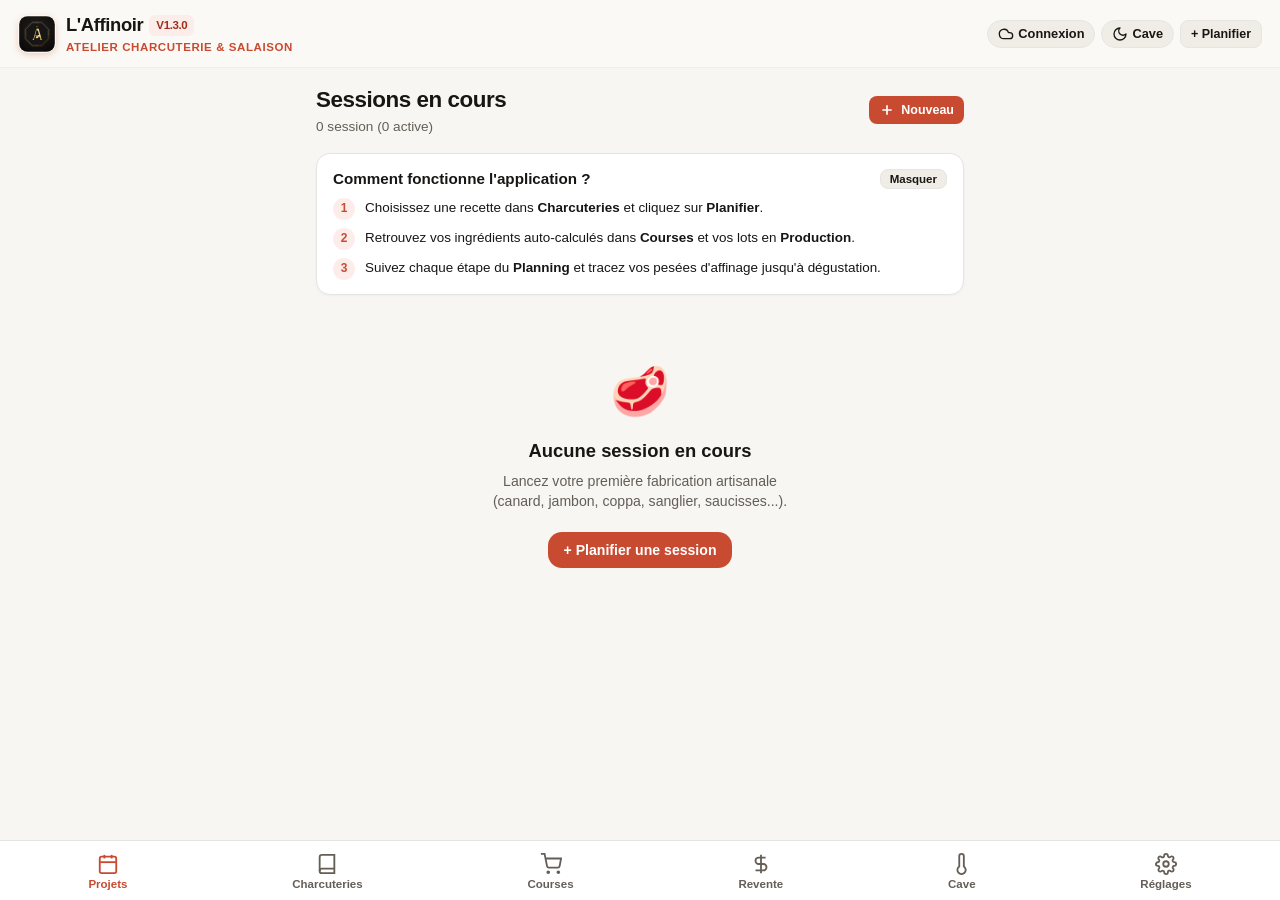
==== commit 809a75c1: "fix(pwa): responsive mobile, suppression scroll horizontal, icones SVG et sync cloud Firestore" ====
--- a/pwa/index.html
+++ b/pwa/index.html
@@ -19,14 +19,14 @@
   <header class="app-header">
     <div class="brand-wrapper">
       <img src="icons/icon.svg" alt="L'Affinoir" class="brand-icon">
-      <div>
-        <div class="brand-title">L'Affinoir <span id="header-version-badge" class="badge badge-mini" style="margin-left:6px; vertical-align:middle;">v1.2.0</span></div>
+      <div class="brand-text">
+        <div class="brand-title">L'Affinoir <span id="header-version-badge" class="badge badge-mini">v1.2.0</span></div>
         <div class="brand-subtitle">Atelier Charcuterie & Salaison</div>
       </div>
     </div>
-    <div style="display:flex; align-items:center; gap:6px;">
-      <button class="btn-theme-toggle" id="btn-auth-header" onclick="ouvrirModalAuth()" title="Compte Cloud">☁️ Connexion</button>
-      <button class="btn-theme-toggle" id="btn-theme-toggle" onclick="basculerTheme()">🌙 Cave</button>
+    <div class="header-actions">
+      <button class="btn-theme-toggle" id="btn-auth-header" onclick="ouvrirModalAuth()" title="Compte Cloud" aria-label="Compte Cloud"><svg class="btn-svg-icon" width="16" height="16" viewBox="0 0 24 24" fill="none" stroke="currentColor" stroke-width="2" stroke-linecap="round" stroke-linejoin="round"><path d="M17.5 19H9a7 7 0 1 1 6.71-9h1.79a4.5 4.5 0 1 1 0 9Z"/></svg><span class="btn-text">Connexion</span></button>
+      <button class="btn-theme-toggle" id="btn-theme-toggle" onclick="basculerTheme()" title="Changer de thème" aria-label="Changer de thème"><svg class="btn-svg-icon" width="16" height="16" viewBox="0 0 24 24" fill="none" stroke="currentColor" stroke-width="2" stroke-linecap="round" stroke-linejoin="round"><path d="M12 3a6 6 0 0 0 9 9 9 9 0 1 1-9-9Z"/></svg><span class="btn-text">Cave</span></button>
       <button class="btn btn-secondary btn-sm" id="btn-quick-new" onclick="ouvrirModalPlanifier()">+ Planifier</button>
     </div>
   </header>
@@ -228,7 +228,10 @@
             La PWA se met à jour automatiquement depuis Git à chaque ouverture. Vous pouvez aussi forcer une vérification ou télécharger la version HTML autonome.
           </p>
           <div style="display:flex; gap:10px; flex-wrap:wrap;">
-            <button type="button" class="btn btn-primary btn-sm" onclick="verifierMisesAJourGit(true)">🔄 Vérifier les mises à jour</button>
+            <button type="button" class="btn btn-primary btn-sm" onclick="verifierMisesAJourGit(true)">
+              <svg width="14" height="14" viewBox="0 0 24 24" fill="none" stroke="currentColor" stroke-width="2.2" stroke-linecap="round" stroke-linejoin="round"><path d="M21 12a9 9 0 0 0-9-9 9.75 9.75 0 0 0-6.74 2.74L3 8"/><path d="M3 3v5h5"/><path d="M3 12a9 9 0 0 0 9 9 9.75 9.75 0 0 0 6.74-2.74L21 16"/><path d="M16 16h5v5"/></svg>
+              Vérifier les mises à jour
+            </button>
             <button type="button" class="btn btn-secondary btn-sm" onclick="telechargerStandaloneDepuisGit()">📄 Version hors-ligne (HTML)</button>
           </div>
         </div>
@@ -616,7 +619,10 @@
       <div id="fiche-body"></div>
       <div style="margin-top: 16px; display: flex; justify-content: space-between; align-items: center; border-top: 1px solid var(--border-light); padding-top: 12px; gap: 8px;">
         <div style="display: flex; gap: 8px; flex-wrap: wrap;">
-          <button class="btn btn-secondary btn-sm" id="btn-fiche-partager" style="display:none;" onclick="ouvrirModalPartageRecette()">🤝 Partager</button>
+          <button class="btn btn-secondary btn-sm" id="btn-fiche-partager" style="display:none;" onclick="ouvrirModalPartageRecette()">
+            <svg width="14" height="14" viewBox="0 0 24 24" fill="none" stroke="currentColor" stroke-width="2" stroke-linecap="round" stroke-linejoin="round"><circle cx="18" cy="5" r="3"/><circle cx="6" cy="12" r="3"/><circle cx="18" cy="19" r="3"/><line x1="8.59" y1="13.51" x2="15.42" y2="17.49"/><line x1="15.41" y1="6.51" x2="8.59" y2="10.49"/></svg>
+            Partager
+          </button>
           <button class="btn btn-secondary btn-sm" id="btn-fiche-masquer" onclick="basculerMasquageDepuisFiche()">Masquer</button>
           <button class="btn btn-danger btn-sm" id="btn-fiche-supprimer" onclick="supprimerRecetteDepuisFiche()">Supprimer</button>
         </div>
@@ -975,7 +981,10 @@
   <div class="modal-overlay" id="modal-evaluation">
     <div class="modal-content">
       <div class="modal-header">
-        <div class="modal-title">🍷 Évaluation — <span id="eval-proj-nom">Session</span></div>
+        <div class="modal-title" style="display:flex; align-items:center; gap:8px;">
+          <svg width="18" height="18" viewBox="0 0 24 24" fill="none" stroke="var(--primary)" stroke-width="2" stroke-linecap="round" stroke-linejoin="round"><polygon points="12 2 15.09 8.26 22 9.27 17 14.14 18.18 21.02 12 17.77 5.82 21.02 7 14.14 2 9.27 8.91 8.26 12 2"/></svg>
+          Évaluation — <span id="eval-proj-nom">Session</span>
+        </div>
         <button class="btn-icon" onclick="fermerModals()">✕</button>
       </div>
       <input type="hidden" id="eval-proj-id">
@@ -1043,7 +1052,10 @@
         <div id="update-git-notes" style="white-space:pre-line; background:var(--surface-subtle); border:1px solid var(--border); border-radius:var(--radius-sm); padding:12px; font-size:0.84rem; max-height:180px; overflow-y:auto; line-height:1.45;"></div>
       </div>
       <div style="display:flex; flex-direction:column; gap:8px;">
-        <button type="button" class="btn btn-primary" id="btn-update-pwa-refresh" onclick="actualiserPwaDepuisGit()">🔄 Actualiser la PWA maintenant</button>
+        <button type="button" class="btn btn-primary" id="btn-update-pwa-refresh" onclick="actualiserPwaDepuisGit()">
+          <svg width="15" height="15" viewBox="0 0 24 24" fill="none" stroke="currentColor" stroke-width="2.2" stroke-linecap="round" stroke-linejoin="round"><path d="M21 12a9 9 0 0 0-9-9 9.75 9.75 0 0 0-6.74 2.74L3 8"/><path d="M3 3v5h5"/><path d="M3 12a9 9 0 0 0 9 9 9.75 9.75 0 0 0 6.74-2.74L21 16"/><path d="M16 16h5v5"/></svg>
+          Actualiser la PWA maintenant
+        </button>
         <button type="button" class="btn btn-secondary" onclick="ignorerMiseAJourGit()">Plus tard</button>
       </div>
     </div>
@@ -1305,25 +1317,52 @@
   <div class="modal-overlay" id="modal-auth">
     <div class="modal-content" style="max-width: 420px;">
       <div class="modal-header">
-        <div class="modal-title">☁️ Compte Cloud L'Affinoir</div>
-        <button class="btn-icon" onclick="fermerModals()">✕</button>
-      </div>
-      <p style="font-size:0.82rem; color:var(--text-muted); margin-bottom:12px;">
-        Connectez-vous pour synchroniser vos sessions, ventes, courses et partager vos recettes.
-      </p>
-      <div class="form-group">
-        <label class="form-label">Email</label>
-        <input type="email" id="auth-email" class="form-control" placeholder="prenom@exemple.fr">
-      </div>
-      <div class="form-group">
-        <label class="form-label">Mot de passe (6 car. min)</label>
-        <input type="password" id="auth-password" class="form-control" placeholder="••••••••">
-      </div>
-      <div id="auth-error-msg" style="display:none; color:var(--danger); font-size:0.8rem; margin-bottom:10px;"></div>
-      <div style="display:flex; flex-direction:column; gap:8px;">
-        <button type="button" class="btn btn-primary" onclick="soumettreAuthEmail(false)">Se connecter</button>
-        <button type="button" class="btn btn-secondary" onclick="soumettreAuthEmail(true)">Créer un compte</button>
-        <button type="button" class="btn btn-secondary" onclick="soumettreAuthGoogle()">G Continuer avec Google</button>
+        <div class="modal-title" style="display:flex; align-items:center; gap:8px;">
+          <svg width="20" height="20" viewBox="0 0 24 24" fill="none" stroke="var(--primary)" stroke-width="2" stroke-linecap="round" stroke-linejoin="round"><path d="M17.5 19H9a7 7 0 1 1 6.71-9h1.79a4.5 4.5 0 1 1 0 9Z"/></svg>
+          Compte Cloud L'Affinoir
+        </div>
+        <button class="btn-icon" onclick="fermerModals()">✕</button>
+      </div>
+
+      <!-- Formulaire de connexion (affiché si déconnecté) -->
+      <div id="auth-logged-out-panel">
+        <p style="font-size:0.82rem; color:var(--text-muted); margin-bottom:12px;">
+          Connectez-vous pour synchroniser vos sessions, ventes, courses et partager vos recettes entre tous vos appareils.
+        </p>
+        <div class="form-group">
+          <label class="form-label">Email</label>
+          <input type="email" id="auth-email" class="form-control" placeholder="prenom@exemple.fr">
+        </div>
+        <div class="form-group">
+          <label class="form-label">Mot de passe (6 car. min)</label>
+          <input type="password" id="auth-password" class="form-control" placeholder="••••••••">
+        </div>
+        <div id="auth-error-msg" style="display:none; color:var(--danger); font-size:0.8rem; margin-bottom:10px;"></div>
+        <div style="display:flex; flex-direction:column; gap:8px;">
+          <button type="button" class="btn btn-primary" onclick="soumettreAuthEmail(false)">Se connecter</button>
+          <button type="button" class="btn btn-secondary" onclick="soumettreAuthEmail(true)">Créer un compte</button>
+          <button type="button" class="btn btn-secondary" onclick="soumettreAuthGoogle()">
+            <svg width="16" height="16" viewBox="0 0 24 24"><path fill="#4285F4" d="M23.745 12.27c0-.7-.06-1.4-.19-2.07H12v4.51h6.6c-.29 1.52-1.14 2.82-2.4 3.68v3.05h3.88c2.27-2.09 3.665-5.17 3.665-9.17Z"/><path fill="#34A853" d="M12 24c3.24 0 5.95-1.08 7.93-2.91l-3.88-3.05c-1.08.72-2.45 1.16-4.05 1.16-3.12 0-5.77-2.11-6.72-4.96H1.29v3.14C3.26 21.3 7.31 24 12 24Z"/><path fill="#FBBC05" d="M5.28 14.24c-.24-.72-.38-1.49-.38-2.24s.14-1.52.38-2.24V6.62H1.29C.47 8.24 0 10.06 0 12s.47 3.76 1.29 5.38l3.99-3.14Z"/><path fill="#EA4335" d="M12 4.75c1.77 0 3.35.61 4.6 1.8l3.42-3.42C17.95 1.19 15.24 0 12 0 7.31 0 3.26 2.7 1.29 6.62l3.99 3.14c.95-2.85 3.6-4.96 6.72-4.96Z"/></svg>
+            Continuer avec Google
+          </button>
+        </div>
+      </div>
+
+      <!-- Panneau compte connecté -->
+      <div id="auth-logged-in-panel" style="display:none;">
+        <div class="card subtle" style="margin-bottom:12px; padding:12px;">
+          <div style="font-size:0.75rem; color:var(--text-muted); text-transform:uppercase; font-weight:700;">Connecté en tant que</div>
+          <div id="auth-connected-email" style="font-weight:700; font-size:0.95rem; margin-top:2px; word-break:break-all;"></div>
+          <div id="auth-sync-status" style="font-size:0.8rem; color:var(--text-muted); margin-top:6px;"></div>
+        </div>
+        <div id="auth-sync-error-msg" style="display:none; color:var(--danger); font-size:0.8rem; margin-bottom:10px;"></div>
+        <div style="display:flex; flex-direction:column; gap:8px;">
+          <button type="button" class="btn btn-primary" id="btn-force-sync" onclick="synchroniserMaintenant()">
+            <svg width="15" height="15" viewBox="0 0 24 24" fill="none" stroke="currentColor" stroke-width="2.2" stroke-linecap="round" stroke-linejoin="round"><path d="M21 12a9 9 0 0 0-9-9 9.75 9.75 0 0 0-6.74 2.74L3 8"/><path d="M3 3v5h5"/><path d="M3 12a9 9 0 0 0 9 9 9.75 9.75 0 0 0 6.74-2.74L21 16"/><path d="M16 16h5v5"/></svg>
+            Synchroniser maintenant
+          </button>
+          <button type="button" class="btn btn-danger" onclick="deconnexionCloud()">Se déconnecter</button>
+        </div>
       </div>
     </div>
   </div>
@@ -1333,7 +1372,10 @@
     <div class="modal-content" style="max-width: 420px;">
       <div class="modal-header">
         <div>
-          <div class="modal-title">🤝 Partager la recette</div>
+          <div class="modal-title" style="display:flex; align-items:center; gap:8px;">
+            <svg width="18" height="18" viewBox="0 0 24 24" fill="none" stroke="var(--primary)" stroke-width="2" stroke-linecap="round" stroke-linejoin="round"><circle cx="18" cy="5" r="3"/><circle cx="6" cy="12" r="3"/><circle cx="18" cy="19" r="3"/><line x1="8.59" y1="13.51" x2="15.42" y2="17.49"/><line x1="15.41" y1="6.51" x2="8.59" y2="10.49"/></svg>
+            Partager la recette
+          </div>
           <div id="partage-recette-nom" style="font-size:0.78rem; color:var(--text-muted);"></div>
         </div>
         <button class="btn-icon" onclick="fermerModals()">✕</button>
--- a/pwa/style.css
+++ b/pwa/style.css
@@ -29,6 +29,11 @@
   -webkit-tap-highlight-color: transparent;
 }
 
+html {
+  overflow-x: clip;
+  max-width: 100%;
+}
+
 body {
   font-family: -apple-system, BlinkMacSystemFont, "Segoe UI", Roboto, Helvetica, Arial, sans-serif;
   background-color: var(--bg);
@@ -37,6 +42,8 @@
   padding-top: var(--safe-top);
   padding-bottom: calc(72px + var(--safe-bottom));
   min-height: 100vh;
+  max-width: 100%;
+  overflow-x: clip;
   user-select: none;
   -webkit-user-select: none;
 }
@@ -46,6 +53,8 @@
   position: sticky;
   top: 0;
   z-index: 40;
+  width: 100%;
+  max-width: 100%;
   background: rgba(251, 249, 245, 0.95);
   backdrop-filter: blur(12px);
   -webkit-backdrop-filter: blur(12px);
@@ -54,12 +63,19 @@
   display: flex;
   align-items: center;
   justify-content: space-between;
+  gap: 10px;
 }
 
 .brand-wrapper {
   display: flex;
   align-items: center;
   gap: 10px;
+  min-width: 0;
+  flex: 1 1 auto;
+}
+
+.brand-text {
+  min-width: 0;
 }
 
 .brand-icon {
@@ -67,6 +83,7 @@
   height: 38px;
   border-radius: 10px;
   box-shadow: 0 2px 6px rgba(200, 75, 49, 0.25);
+  flex-shrink: 0;
 }
 
 .brand-title {
@@ -74,6 +91,10 @@
   font-weight: 800;
   letter-spacing: -0.02em;
   color: var(--text);
+  display: flex;
+  align-items: center;
+  gap: 6px;
+  white-space: nowrap;
 }
 
 .brand-subtitle {
@@ -82,6 +103,16 @@
   font-weight: 600;
   text-transform: uppercase;
   letter-spacing: 0.05em;
+  white-space: nowrap;
+  overflow: hidden;
+  text-overflow: ellipsis;
+}
+
+.header-actions {
+  display: flex;
+  align-items: center;
+  gap: 6px;
+  flex-shrink: 0;
 }
 
 /* Navigation Bar */
@@ -137,7 +168,9 @@
   display: none;
   padding: 16px;
   max-width: 680px;
+  width: 100%;
   margin: 0 auto;
+  overflow-x: clip;
 }
 
 .view.active {
@@ -148,7 +181,14 @@
   display: flex;
   justify-content: space-between;
   align-items: center;
+  gap: 10px;
+  flex-wrap: wrap;
   margin-bottom: 16px;
+}
+
+.view-header > div:first-child {
+  min-width: 0;
+  flex: 1 1 180px;
 }
 
 .view-title {
@@ -393,6 +433,9 @@
 .form-row {
   display: flex;
   gap: 10px;
+}
+.form-row > * {
+  min-width: 0;
 }
 
 /* Checklist / Shopping list */
@@ -1047,3 +1090,101 @@
   background: var(--surface-subtle);
   margin-bottom: 6px;
 }
+
+/* Responsive & Anti-overflow Mobile */
+.table-scroll {
+  width: 100%;
+  overflow-x: auto;
+  -webkit-overflow-scrolling: touch;
+}
+
+.card,
+.course-info,
+.modal-content {
+  min-width: 0;
+  max-width: 100%;
+}
+
+.cr-ing-row > *,
+.cr-var-row > * {
+  min-width: 0;
+}
+
+.btn-theme-toggle.is-authenticated {
+  background: var(--secondary-light);
+  border-color: var(--secondary);
+  color: var(--secondary);
+}
+
+@media (max-width: 540px) {
+  .app-header {
+    padding: 10px 12px;
+    gap: 8px;
+  }
+
+  .brand-wrapper {
+    gap: 8px;
+  }
+
+  .brand-icon {
+    width: 32px;
+    height: 32px;
+    border-radius: 8px;
+  }
+
+  .brand-title {
+    font-size: 1rem;
+    gap: 5px;
+  }
+
+  .brand-subtitle {
+    display: none;
+  }
+
+  #header-version-badge {
+    font-size: 0.65rem;
+    padding: 1px 5px;
+  }
+
+  #btn-auth-header .btn-text,
+  #btn-theme-toggle .btn-text {
+    display: none;
+  }
+
+  #btn-auth-header,
+  #btn-theme-toggle {
+    width: 36px;
+    height: 36px;
+    padding: 0;
+    justify-content: center;
+    border-radius: 50%;
+    font-size: 1rem;
+    line-height: 1;
+  }
+
+  #btn-quick-new {
+    min-height: 36px;
+    padding: 6px 12px;
+    font-size: 0.8rem;
+    border-radius: 18px;
+  }
+}
+
+@media (max-width: 440px) {
+  .view {
+    padding: 12px;
+  }
+
+  .form-row {
+    flex-wrap: wrap;
+  }
+
+  .form-row > * {
+    flex: 1 1 130px;
+  }
+
+  .sub-tab {
+    padding: 7px 6px;
+    font-size: 0.74rem;
+  }
+}
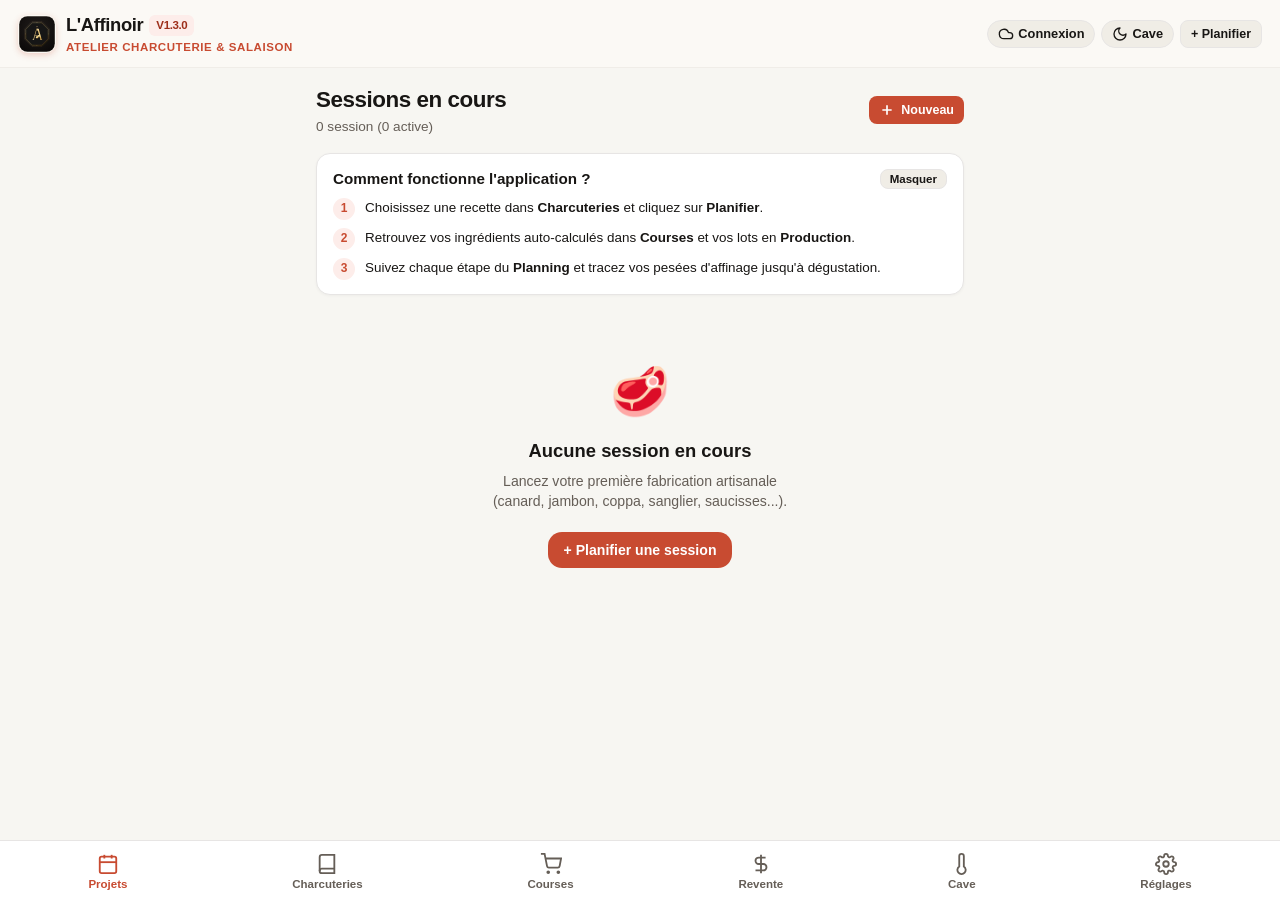
==== commit 1304c926: "fix: ajustements UI et responsive" ====
--- a/pwa/index.html
+++ b/pwa/index.html
@@ -56,14 +56,14 @@
     <!-- 1b. VUE DÉTAIL D'UN PROJET / SESSION -->
     <section id="view-projet-detail" class="view">
       <div class="view-header" style="align-items: flex-start;">
-        <div style="display:flex; align-items:center; gap:10px;">
+        <div style="display:flex; align-items:center; gap:10px; min-width:0;">
           <button class="btn btn-secondary btn-sm" onclick="naviguerVers('projets')" title="Retour aux sessions">←</button>
-          <div>
+          <div style="min-width:0;">
             <div class="view-title" id="proj-detail-titre">Session</div>
             <div class="view-desc" id="proj-detail-recette">Recette</div>
           </div>
         </div>
-        <div style="display:flex; gap:6px;">
+        <div style="display:flex; gap:6px; flex-wrap:wrap;">
           <button class="btn btn-secondary btn-sm" onclick="supprimerProjetActuel()" style="color:var(--danger);">Supprimer</button>
           <button class="btn btn-primary btn-sm" id="btn-toggle-termine-projet" onclick="basculerStatutProjetActuel()">Terminer</button>
         </div>
@@ -134,7 +134,7 @@
           <div class="view-title">Liste de courses</div>
           <div class="view-desc" id="courses-total-desc">Regroupée par session & catégorie</div>
         </div>
-        <div style="display:flex; gap:8px;">
+        <div style="display:flex; gap:8px; flex-wrap:wrap;">
           <button class="btn btn-secondary btn-sm" onclick="ouvrirModalAjoutCourseManuel()">+ Article</button>
           <button class="btn btn-danger btn-sm" onclick="nettoyerCoursesAchetees()" id="btn-clean-courses">
             Nettoyer achetés
@@ -159,7 +159,7 @@
           <div class="view-title">Revente & Amis</div>
           <div class="view-desc">Prix conseillé & commandes réservées</div>
         </div>
-        <div style="display:flex; gap:8px; align-items:center;">
+        <div style="display:flex; gap:8px; align-items:center; flex-wrap:wrap;">
           <button class="btn btn-secondary btn-sm" onclick="naviguerVers('clients')">
             Clients (<span id="clients-count-badge">0</span>)
           </button>
@@ -243,14 +243,14 @@
               <div style="font-weight: 600;">Gestion des prix & coûts</div>
               <div style="font-size: 0.8rem; color: var(--text-muted);">Afficher ou masquer tout ce qui concerne les prix, coûts et budgets</div>
             </div>
-            <input type="checkbox" id="toggle-prix" onchange="toggleModulePrix(this.checked)" style="width: 22px; height: 22px; accent-color: var(--primary);">
+            <input type="checkbox" id="toggle-prix" onchange="toggleModulePrix(this.checked)" style="width: 22px; height: 22px; flex-shrink: 0; margin-left: 12px; accent-color: var(--primary);">
           </label>
           <label id="label-option-revente" style="display: flex; align-items: center; justify-content: space-between; cursor: pointer; margin-top: 14px; padding-top: 14px; border-top: 1px solid var(--border-color);">
             <div>
               <div style="font-weight: 600;">Module Revente</div>
               <div style="font-size: 0.8rem; color: var(--text-muted);">Afficher l'onglet Revente dans la navigation</div>
             </div>
-            <input type="checkbox" id="toggle-revente" onchange="toggleModuleRevente(this.checked)" style="width: 22px; height: 22px; accent-color: var(--primary);">
+            <input type="checkbox" id="toggle-revente" onchange="toggleModuleRevente(this.checked)" style="width: 22px; height: 22px; flex-shrink: 0; margin-left: 12px; accent-color: var(--primary);">
           </label>
         </div>
 
@@ -288,6 +288,20 @@
             <button class="btn btn-secondary btn-sm" onclick="document.getElementById('import-file').click()">Importer</button>
             <input type="file" id="import-file" style="display:none" accept=".json" onchange="importerDonnees(event)">
             <button class="btn btn-danger btn-sm" onclick="reinitialiserDonnees()">Réinitialiser le catalogue</button>
+          </div>
+        </div>
+
+        <!-- Mes autres applications -->
+        <div class="card">
+          <div style="display:flex; justify-content:space-between; align-items:center; gap:12px; flex-wrap:wrap;">
+            <div>
+              <div style="font-weight: 700; margin-bottom: 4px;">Mes autres applications</div>
+              <div style="font-size: 0.8rem; color: var(--text-muted);">Accéder rapidement aux autres applications web (GitHub Pages)</div>
+            </div>
+            <button type="button" class="btn btn-primary btn-sm" onclick="ouvrirModalAutresApps()">
+              <svg width="14" height="14" viewBox="0 0 24 24" fill="none" stroke="currentColor" stroke-width="2.2" stroke-linecap="round" stroke-linejoin="round"><rect width="7" height="7" x="3" y="3" rx="1"/><rect width="7" height="7" x="14" y="3" rx="1"/><rect width="7" height="7" x="14" y="14" rx="1"/><rect width="7" height="7" x="3" y="14" rx="1"/></svg>
+              Mes autres applications
+            </button>
           </div>
         </div>
       </div>
@@ -617,7 +631,7 @@
         <button class="btn-icon" onclick="fermerModals()">✕</button>
       </div>
       <div id="fiche-body"></div>
-      <div style="margin-top: 16px; display: flex; justify-content: space-between; align-items: center; border-top: 1px solid var(--border-light); padding-top: 12px; gap: 8px;">
+      <div style="margin-top: 16px; display: flex; justify-content: space-between; align-items: center; flex-wrap: wrap; border-top: 1px solid var(--border-light); padding-top: 12px; gap: 8px;">
         <div style="display: flex; gap: 8px; flex-wrap: wrap;">
           <button class="btn btn-secondary btn-sm" id="btn-fiche-partager" style="display:none;" onclick="ouvrirModalPartageRecette()">
             <svg width="14" height="14" viewBox="0 0 24 24" fill="none" stroke="currentColor" stroke-width="2" stroke-linecap="round" stroke-linejoin="round"><circle cx="18" cy="5" r="3"/><circle cx="6" cy="12" r="3"/><circle cx="18" cy="19" r="3"/><line x1="8.59" y1="13.51" x2="15.42" y2="17.49"/><line x1="15.41" y1="6.51" x2="8.59" y2="10.49"/></svg>
@@ -919,6 +933,26 @@
     </div>
   </div>
 
+  <!-- Modal Mes autres applications -->
+  <div class="modal-overlay" id="modal-autres-apps">
+    <div class="modal-content" style="max-width: 560px;">
+      <div class="modal-header">
+        <div class="modal-title" style="display:flex; align-items:center; gap:8px;">
+          <svg width="18" height="18" viewBox="0 0 24 24" fill="none" stroke="currentColor" stroke-width="2.2" stroke-linecap="round" stroke-linejoin="round"><rect width="7" height="7" x="3" y="3" rx="1"/><rect width="7" height="7" x="14" y="3" rx="1"/><rect width="7" height="7" x="14" y="14" rx="1"/><rect width="7" height="7" x="3" y="14" rx="1"/></svg>
+          Mes autres applications
+        </div>
+        <button class="btn-icon" onclick="fermerModals()" aria-label="Fermer">✕</button>
+      </div>
+      <p style="font-size:0.82rem; color:var(--text-muted); margin-bottom:12px;">
+        Retrouvez toutes les autres applications hébergées sur GitHub Pages.
+      </p>
+      <div id="autres-apps-list" style="display:grid; gap:8px; max-height:60vh; overflow-y:auto;"></div>
+      <div style="margin-top: 16px; display: flex; justify-content: flex-end;">
+        <button type="button" class="btn btn-secondary" onclick="fermerModals()">Fermer</button>
+      </div>
+    </div>
+  </div>
+
   <!-- Modal Ajouter / Modifier Variante d'épices (Lots) -->
   <div class="modal-overlay" id="modal-edit-variante">
     <div class="modal-content">
@@ -1356,6 +1390,14 @@
           <div id="auth-sync-status" style="font-size:0.8rem; color:var(--text-muted); margin-top:6px;"></div>
         </div>
         <div id="auth-sync-error-msg" style="display:none; color:var(--danger); font-size:0.8rem; margin-bottom:10px;"></div>
+        <div id="auth-unverified-box" style="display:none; background:rgba(217,119,6,0.12); border:1px solid rgba(217,119,6,0.35); border-radius:10px; padding:10px 12px; margin-bottom:10px; font-size:0.8rem;">
+          <div style="font-weight:700; color:var(--accent); margin-bottom:4px;">Adresse e-mail non vérifiée</div>
+          <div id="auth-unverified-msg" style="color:var(--text-muted); margin-bottom:8px;">Vérifiez votre boîte mail (ou utilisez « Continuer avec Google »).</div>
+          <div style="display:flex; gap:6px; flex-wrap:wrap;">
+            <button type="button" class="btn btn-secondary btn-sm" id="btn-resend-verif" onclick="renvoyerVerificationCloud()">Renvoyer l'e-mail</button>
+            <button type="button" class="btn btn-primary btn-sm" id="btn-check-verif" onclick="verifierStatutEmailCloud()">J'ai vérifié</button>
+          </div>
+        </div>
         <div style="display:flex; flex-direction:column; gap:8px;">
           <button type="button" class="btn btn-primary" id="btn-force-sync" onclick="synchroniserMaintenant()">
             <svg width="15" height="15" viewBox="0 0 24 24" fill="none" stroke="currentColor" stroke-width="2.2" stroke-linecap="round" stroke-linejoin="round"><path d="M21 12a9 9 0 0 0-9-9 9.75 9.75 0 0 0-6.74 2.74L3 8"/><path d="M3 3v5h5"/><path d="M3 12a9 9 0 0 0 9 9 9.75 9.75 0 0 0 6.74-2.74L21 16"/><path d="M16 16h5v5"/></svg>
--- a/pwa/style.css
+++ b/pwa/style.css
@@ -222,6 +222,8 @@
   display: flex;
   justify-content: space-between;
   align-items: flex-start;
+  gap: 8px;
+  flex-wrap: wrap;
   margin-bottom: 10px;
 }
 
@@ -372,6 +374,7 @@
 @media (min-width: 640px) {
   .modal-overlay {
     align-items: center;
+    padding: 16px;
   }
 }
 
@@ -380,6 +383,7 @@
   width: 100%;
   max-width: 580px;
   max-height: 88vh;
+  max-height: 90dvh;
   border-radius: var(--radius-lg) var(--radius-lg) 0 0;
   padding: 20px 20px calc(24px + env(safe-area-inset-bottom, 0px));
   overflow-y: auto;
@@ -1105,9 +1109,40 @@
   max-width: 100%;
 }
 
+.cr-ing-row {
+  display: grid;
+  grid-template-columns: 1.3fr 0.6fr 0.6fr 0.9fr 0.6fr auto;
+  gap: 5px;
+  margin-bottom: 6px;
+  align-items: center;
+}
+
+.cr-var-row {
+  display: grid;
+  grid-template-columns: 1fr 1.4fr 0.6fr auto;
+  gap: 5px;
+  margin-bottom: 6px;
+  align-items: center;
+}
+
+.cr-etape-header {
+  display: flex;
+  gap: 6px;
+  margin-bottom: 6px;
+  align-items: center;
+  flex-wrap: wrap;
+}
+
 .cr-ing-row > *,
 .cr-var-row > * {
   min-width: 0;
+}
+
+.revente-stats-grid {
+  display: grid;
+  grid-template-columns: repeat(3, 1fr);
+  gap: 8px;
+  margin-bottom: 14px;
 }
 
 .btn-theme-toggle.is-authenticated {
@@ -1117,6 +1152,43 @@
 }
 
 @media (max-width: 540px) {
+  .cr-ing-row {
+    grid-template-columns: 1fr 1fr 1fr;
+    background: var(--surface-subtle);
+    padding: 8px;
+    border-radius: var(--radius-sm);
+    border: 1px solid var(--border-light);
+  }
+
+  .cr-ing-row .cr-ing-nom {
+    grid-column: 1 / -1;
+  }
+
+  .cr-var-row {
+    grid-template-columns: 1fr 1fr auto;
+    background: var(--surface-subtle);
+    padding: 8px;
+    border-radius: var(--radius-sm);
+    border: 1px solid var(--border-light);
+  }
+
+  .cr-var-row .cr-var-desc {
+    grid-column: 1 / 3;
+  }
+
+  .cmd-line-item {
+    flex-wrap: wrap;
+  }
+
+  .cmd-line-item > input:first-child {
+    flex: 1 1 100% !important;
+  }
+
+  .cmd-line-item > input {
+    min-width: 0;
+    flex: 1 1 60px;
+  }
+
   .app-header {
     padding: 10px 12px;
     gap: 8px;
@@ -1175,6 +1247,24 @@
     padding: 12px;
   }
 
+  .nav-item {
+    padding: 4px 3px;
+    font-size: 0.65rem;
+    min-width: 0;
+    flex: 1 1 0;
+  }
+
+  .nav-item span {
+    max-width: 100%;
+    overflow: hidden;
+    text-overflow: ellipsis;
+    white-space: nowrap;
+  }
+
+  .revente-stats-grid {
+    grid-template-columns: repeat(auto-fit, minmax(105px, 1fr));
+  }
+
   .form-row {
     flex-wrap: wrap;
   }
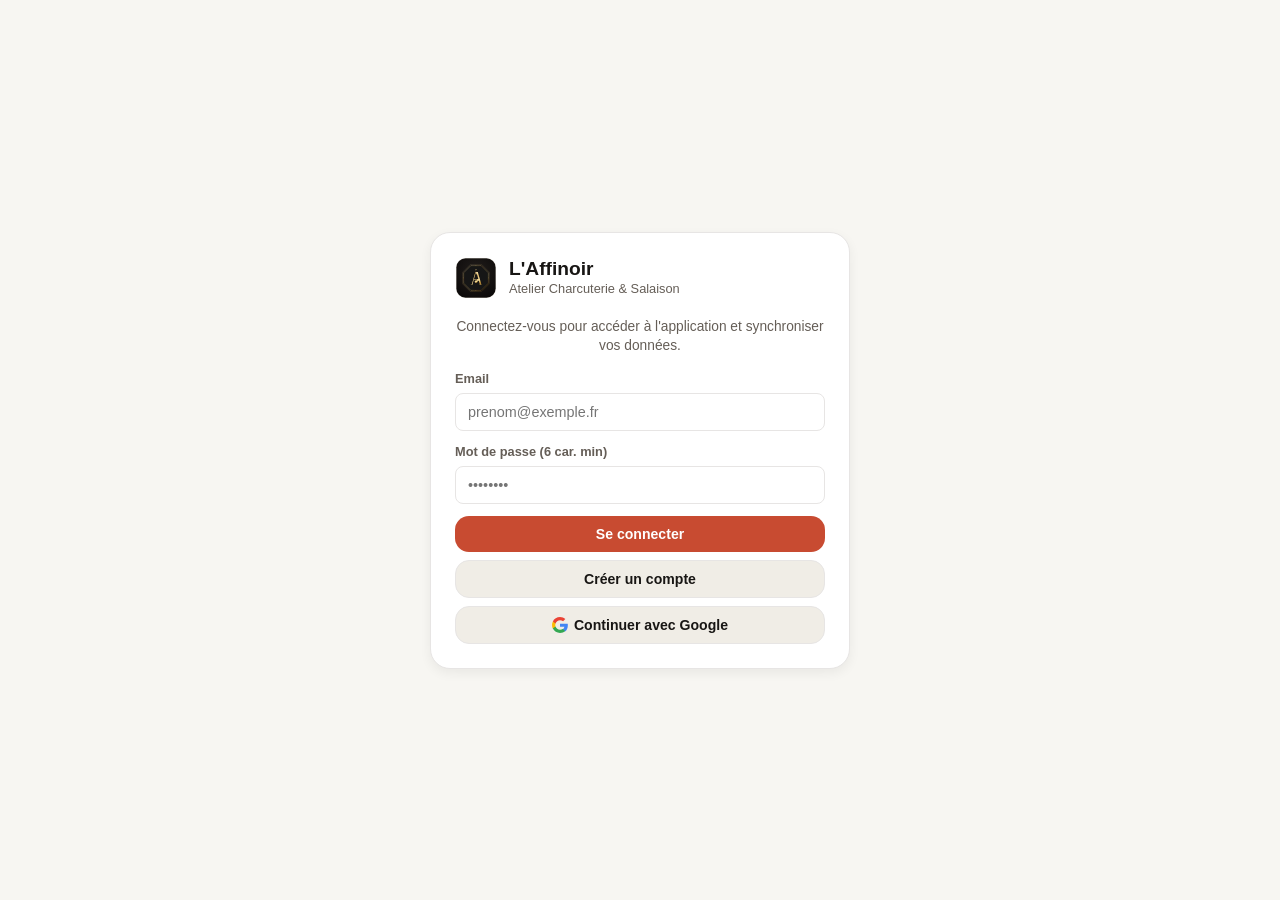
==== commit 446e5dde: "Enforce blocking auth + whitelist gate with offline cache (remove email_verified)" ====
--- a/pwa/index.html
+++ b/pwa/index.html
@@ -15,6 +15,67 @@
 </head>
 <body>
 
+  <!-- PORTAIL D'ACCÈS BLOQUANT (AUTH + WHITELIST + HORS-LIGNE) -->
+  <div class="auth-gate-overlay active" id="auth-gate-overlay" role="dialog" aria-modal="true" aria-labelledby="auth-gate-title">
+    <div class="auth-gate-card">
+      <div class="auth-gate-brand">
+        <img src="icons/icon.svg" alt="L'Affinoir" class="auth-gate-logo">
+        <div>
+          <div class="auth-gate-title" id="auth-gate-title">L'Affinoir</div>
+          <div class="auth-gate-subtitle">Atelier Charcuterie &amp; Salaison</div>
+        </div>
+      </div>
+
+      <div id="auth-gate-loading" class="auth-gate-section">
+        <div class="auth-gate-spinner"></div>
+        <p class="auth-gate-msg">Vérification de votre session et de vos autorisations…</p>
+      </div>
+
+      <div id="auth-gate-login" class="auth-gate-section" style="display:none;">
+        <p class="auth-gate-msg" style="margin-bottom:14px;">
+          Connectez-vous pour accéder à l'application et synchroniser vos données.
+        </p>
+        <div class="form-group">
+          <label class="form-label" for="gate-auth-email">Email</label>
+          <input type="email" id="gate-auth-email" class="form-control" placeholder="prenom@exemple.fr" autocomplete="email">
+        </div>
+        <div class="form-group">
+          <label class="form-label" for="gate-auth-password">Mot de passe (6 car. min)</label>
+          <input type="password" id="gate-auth-password" class="form-control" placeholder="••••••••" autocomplete="current-password">
+        </div>
+        <div id="gate-auth-error" class="auth-gate-error" style="display:none;"></div>
+        <div style="display:flex; flex-direction:column; gap:8px;">
+          <button type="button" class="btn btn-primary" onclick="soumettreGateAuthEmail(false)">Se connecter</button>
+          <button type="button" class="btn btn-secondary" onclick="soumettreGateAuthEmail(true)">Créer un compte</button>
+          <button type="button" class="btn btn-secondary" onclick="soumettreGateAuthGoogle()">
+            <svg width="16" height="16" viewBox="0 0 24 24"><path fill="#4285F4" d="M23.745 12.27c0-.7-.06-1.4-.19-2.07H12v4.51h6.6c-.29 1.52-1.14 2.82-2.4 3.68v3.05h3.88c2.27-2.09 3.665-5.17 3.665-9.17Z"/><path fill="#34A853" d="M12 24c3.24 0 5.95-1.08 7.93-2.91l-3.88-3.05c-1.08.72-2.45 1.16-4.05 1.16-3.12 0-5.77-2.11-6.72-4.96H1.29v3.14C3.26 21.3 7.31 24 12 24Z"/><path fill="#FBBC05" d="M5.28 14.24c-.24-.72-.38-1.49-.38-2.24s.14-1.52.38-2.24V6.62H1.29C.47 8.24 0 10.06 0 12s.47 3.76 1.29 5.38l3.99-3.14Z"/><path fill="#EA4335" d="M12 4.75c1.77 0 3.35.61 4.6 1.8l3.42-3.42C17.95 1.19 15.24 0 12 0 7.31 0 3.26 2.7 1.29 6.62l3.99 3.14c.95-2.85 3.6-4.96 6.72-4.96Z"/></svg>
+            Continuer avec Google
+          </button>
+        </div>
+      </div>
+
+      <div id="auth-gate-denied" class="auth-gate-section" style="display:none;">
+        <div class="auth-gate-alert auth-gate-alert-danger">
+          <strong>Accès non autorisé</strong>
+          <p style="margin-top:6px;">Le compte <strong id="gate-denied-email"></strong> n'est pas autorisé sur cette application. Contactez un administrateur.</p>
+        </div>
+        <button type="button" class="btn btn-danger" style="width:100%;" onclick="deconnexionGate()">Se déconnecter / Changer de compte</button>
+      </div>
+
+      <div id="auth-gate-offline" class="auth-gate-section" style="display:none;">
+        <div class="auth-gate-alert auth-gate-alert-warn">
+          <strong>Connexion Internet requise</strong>
+          <p id="gate-offline-msg" style="margin-top:6px;">Connexion Internet requise pour vérifier vos autorisations</p>
+          <p id="gate-offline-email" style="margin-top:4px; font-size:0.78rem; opacity:0.85;"></p>
+        </div>
+        <div style="display:flex; flex-direction:column; gap:8px;">
+          <button type="button" class="btn btn-primary" onclick="reverifierGateAcces()">Réessayer</button>
+          <button type="button" class="btn btn-secondary" onclick="deconnexionGate()">Se déconnecter / Changer de compte</button>
+        </div>
+      </div>
+    </div>
+  </div>
+
   <!-- Top Sticky Header -->
   <header class="app-header">
     <div class="brand-wrapper">
@@ -1384,20 +1445,20 @@
 
       <!-- Panneau compte connecté -->
       <div id="auth-logged-in-panel" style="display:none;">
+        <div id="auth-role-tabs" style="display:none; gap:6px; margin-bottom:10px;">
+          <button type="button" class="btn btn-primary btn-sm" id="btn-auth-tab-account" style="flex:1;">Compte Cloud</button>
+          <button type="button" class="btn btn-secondary btn-sm" id="btn-auth-tab-access" style="flex:1;">Accès &amp; Rôles</button>
+        </div>
+        <div id="auth-access-denied-msg" style="display:none; background:rgba(220,38,38,0.12); border:1px solid rgba(220,38,38,0.35); border-radius:10px; padding:10px 12px; margin-bottom:10px; font-size:0.8rem; color:var(--danger);">
+          Votre compte n'est pas autorisé sur cette application. Contactez un administrateur.
+        </div>
+        <div id="auth-account-section">
         <div class="card subtle" style="margin-bottom:12px; padding:12px;">
           <div style="font-size:0.75rem; color:var(--text-muted); text-transform:uppercase; font-weight:700;">Connecté en tant que</div>
           <div id="auth-connected-email" style="font-weight:700; font-size:0.95rem; margin-top:2px; word-break:break-all;"></div>
           <div id="auth-sync-status" style="font-size:0.8rem; color:var(--text-muted); margin-top:6px;"></div>
         </div>
         <div id="auth-sync-error-msg" style="display:none; color:var(--danger); font-size:0.8rem; margin-bottom:10px;"></div>
-        <div id="auth-unverified-box" style="display:none; background:rgba(217,119,6,0.12); border:1px solid rgba(217,119,6,0.35); border-radius:10px; padding:10px 12px; margin-bottom:10px; font-size:0.8rem;">
-          <div style="font-weight:700; color:var(--accent); margin-bottom:4px;">Adresse e-mail non vérifiée</div>
-          <div id="auth-unverified-msg" style="color:var(--text-muted); margin-bottom:8px;">Vérifiez votre boîte mail (ou utilisez « Continuer avec Google »).</div>
-          <div style="display:flex; gap:6px; flex-wrap:wrap;">
-            <button type="button" class="btn btn-secondary btn-sm" id="btn-resend-verif" onclick="renvoyerVerificationCloud()">Renvoyer l'e-mail</button>
-            <button type="button" class="btn btn-primary btn-sm" id="btn-check-verif" onclick="verifierStatutEmailCloud()">J'ai vérifié</button>
-          </div>
-        </div>
         <div style="display:flex; flex-direction:column; gap:8px;">
           <button type="button" class="btn btn-primary" id="btn-force-sync" onclick="synchroniserMaintenant()">
             <svg width="15" height="15" viewBox="0 0 24 24" fill="none" stroke="currentColor" stroke-width="2.2" stroke-linecap="round" stroke-linejoin="round"><path d="M21 12a9 9 0 0 0-9-9 9.75 9.75 0 0 0-6.74 2.74L3 8"/><path d="M3 3v5h5"/><path d="M3 12a9 9 0 0 0 9 9 9.75 9.75 0 0 0 6.74-2.74L21 16"/><path d="M16 16h5v5"/></svg>
@@ -1405,6 +1466,8 @@
           </button>
           <button type="button" class="btn btn-danger" onclick="deconnexionCloud()">Se déconnecter</button>
         </div>
+        </div>
+        <div id="auth-access-panel" style="display:none;"></div>
       </div>
     </div>
   </div>
@@ -1422,6 +1485,7 @@
         </div>
         <button class="btn-icon" onclick="fermerModals()">✕</button>
       </div>
+      <div id="partage-whitelist-suggestions" style="display:flex; flex-wrap:wrap; gap:6px; margin-bottom:10px;"></div>
       <div style="display:flex; gap:6px; margin-bottom:12px;">
         <input type="email" id="partage-email-input" class="form-control" placeholder="Email de la personne" style="flex:1;">
         <button type="button" class="btn btn-primary btn-sm" onclick="ajouterPartageEmailRecette()">Ajouter</button>
--- a/pwa/style.css
+++ b/pwa/style.css
@@ -930,6 +930,18 @@
 .etape-photo-thumb:hover {
   transform: scale(1.04);
 }
+.etape-photo-missing {
+  display: inline-flex;
+  align-items: center;
+  gap: 4px;
+  padding: 6px 10px;
+  font-size: 0.72rem;
+  color: var(--text-muted);
+  background: var(--surface-subtle);
+  border: 1px dashed var(--border);
+  border-radius: 8px;
+  cursor: pointer;
+}
 .etape-photo-actions {
   margin-top: 8px;
   display: flex;
@@ -1278,3 +1290,98 @@
     font-size: 0.74rem;
   }
 }
+
+/* Portail d'accès bloquant (Auth + Whitelist + Offline) */
+.auth-gate-overlay {
+  position: fixed;
+  inset: 0;
+  z-index: 9999;
+  display: none;
+  align-items: center;
+  justify-content: center;
+  padding: 20px;
+  background: var(--bg);
+}
+
+.auth-gate-overlay.active {
+  display: flex;
+}
+
+.auth-gate-card {
+  width: 100%;
+  max-width: 420px;
+  background: var(--surface);
+  border: 1px solid var(--border);
+  border-radius: var(--radius-lg);
+  padding: 24px;
+  box-shadow: var(--shadow-md);
+}
+
+.auth-gate-brand {
+  display: flex;
+  align-items: center;
+  gap: 12px;
+  margin-bottom: 18px;
+}
+
+.auth-gate-logo {
+  width: 42px;
+  height: 42px;
+  border-radius: 10px;
+}
+
+.auth-gate-title {
+  font-size: 1.2rem;
+  font-weight: 800;
+  line-height: 1.2;
+}
+
+.auth-gate-subtitle {
+  font-size: 0.8rem;
+  color: var(--text-muted);
+}
+
+.auth-gate-msg {
+  font-size: 0.86rem;
+  color: var(--text-muted);
+  text-align: center;
+}
+
+.auth-gate-spinner {
+  width: 34px;
+  height: 34px;
+  margin: 12px auto 14px;
+  border: 3px solid var(--border);
+  border-top-color: var(--primary);
+  border-radius: 50%;
+  animation: authGateSpin 0.8s linear infinite;
+}
+
+@keyframes authGateSpin {
+  to { transform: rotate(360deg); }
+}
+
+.auth-gate-error {
+  color: var(--danger);
+  font-size: 0.82rem;
+  margin-bottom: 12px;
+}
+
+.auth-gate-alert {
+  border-radius: var(--radius-md);
+  padding: 14px;
+  font-size: 0.86rem;
+  margin-bottom: 14px;
+}
+
+.auth-gate-alert-danger {
+  background: rgba(220, 38, 38, 0.1);
+  border: 1px solid rgba(220, 38, 38, 0.35);
+  color: var(--danger);
+}
+
+.auth-gate-alert-warn {
+  background: rgba(217, 119, 6, 0.1);
+  border: 1px solid rgba(217, 119, 6, 0.35);
+  color: var(--accent);
+}
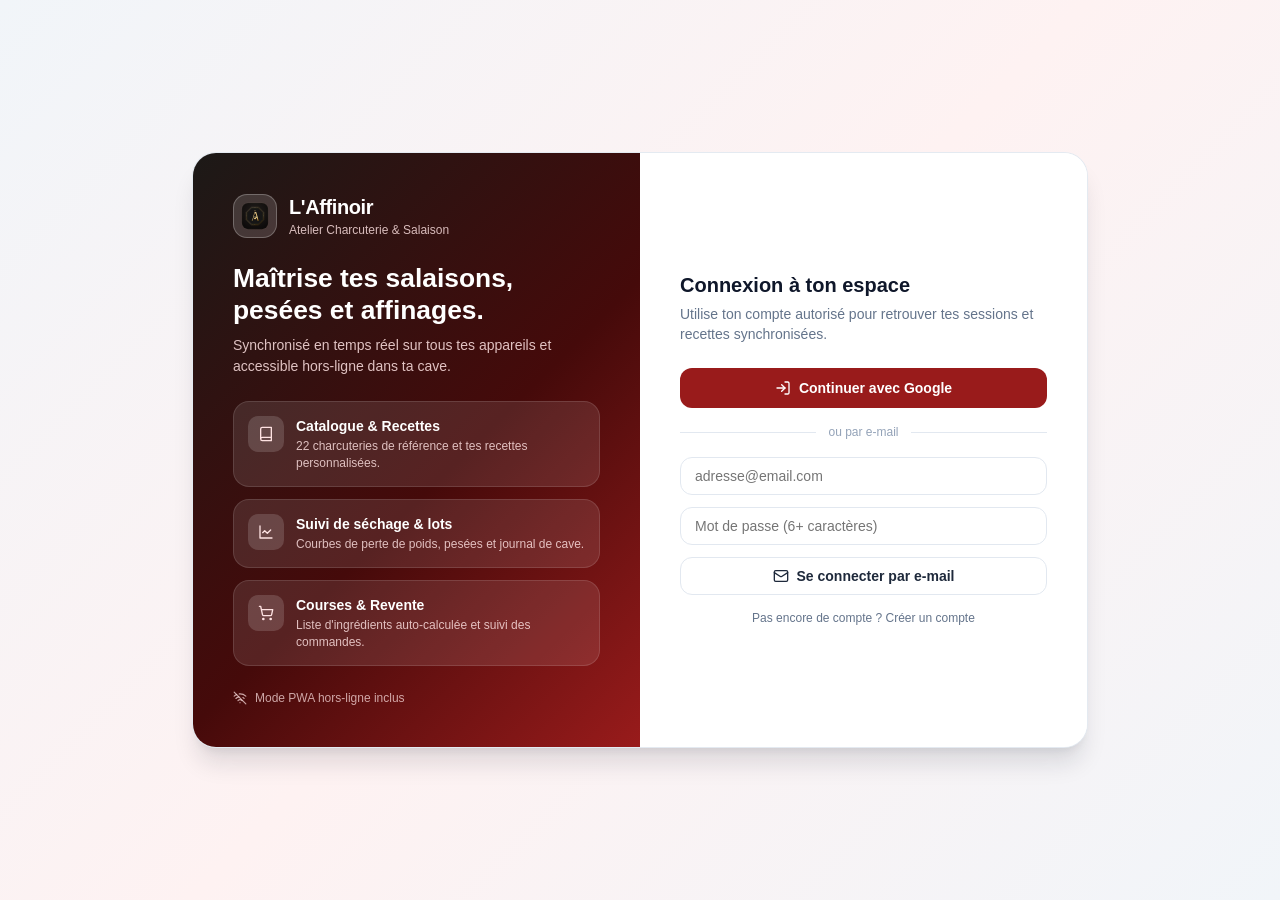
==== commit aec0d601: "feat: add feedback module, replace emojis with icons, update PWA and standalone" ====
--- a/pwa/index.html
+++ b/pwa/index.html
@@ -17,60 +17,122 @@
 
   <!-- PORTAIL D'ACCÈS BLOQUANT (AUTH + WHITELIST + HORS-LIGNE) -->
   <div class="auth-gate-overlay active" id="auth-gate-overlay" role="dialog" aria-modal="true" aria-labelledby="auth-gate-title">
-    <div class="auth-gate-card">
-      <div class="auth-gate-brand">
-        <img src="icons/icon.svg" alt="L'Affinoir" class="auth-gate-logo">
+    <div class="split-auth-card">
+      <!-- Panneau éditorial -->
+      <div class="split-auth-editorial">
         <div>
-          <div class="auth-gate-title" id="auth-gate-title">L'Affinoir</div>
-          <div class="auth-gate-subtitle">Atelier Charcuterie &amp; Salaison</div>
-        </div>
-      </div>
-
-      <div id="auth-gate-loading" class="auth-gate-section">
-        <div class="auth-gate-spinner"></div>
-        <p class="auth-gate-msg">Vérification de votre session et de vos autorisations…</p>
-      </div>
-
-      <div id="auth-gate-login" class="auth-gate-section" style="display:none;">
-        <p class="auth-gate-msg" style="margin-bottom:14px;">
-          Connectez-vous pour accéder à l'application et synchroniser vos données.
-        </p>
-        <div class="form-group">
-          <label class="form-label" for="gate-auth-email">Email</label>
-          <input type="email" id="gate-auth-email" class="form-control" placeholder="prenom@exemple.fr" autocomplete="email">
-        </div>
-        <div class="form-group">
-          <label class="form-label" for="gate-auth-password">Mot de passe (6 car. min)</label>
-          <input type="password" id="gate-auth-password" class="form-control" placeholder="••••••••" autocomplete="current-password">
-        </div>
-        <div id="gate-auth-error" class="auth-gate-error" style="display:none;"></div>
-        <div style="display:flex; flex-direction:column; gap:8px;">
-          <button type="button" class="btn btn-primary" onclick="soumettreGateAuthEmail(false)">Se connecter</button>
-          <button type="button" class="btn btn-secondary" onclick="soumettreGateAuthEmail(true)">Créer un compte</button>
-          <button type="button" class="btn btn-secondary" onclick="soumettreGateAuthGoogle()">
-            <svg width="16" height="16" viewBox="0 0 24 24"><path fill="#4285F4" d="M23.745 12.27c0-.7-.06-1.4-.19-2.07H12v4.51h6.6c-.29 1.52-1.14 2.82-2.4 3.68v3.05h3.88c2.27-2.09 3.665-5.17 3.665-9.17Z"/><path fill="#34A853" d="M12 24c3.24 0 5.95-1.08 7.93-2.91l-3.88-3.05c-1.08.72-2.45 1.16-4.05 1.16-3.12 0-5.77-2.11-6.72-4.96H1.29v3.14C3.26 21.3 7.31 24 12 24Z"/><path fill="#FBBC05" d="M5.28 14.24c-.24-.72-.38-1.49-.38-2.24s.14-1.52.38-2.24V6.62H1.29C.47 8.24 0 10.06 0 12s.47 3.76 1.29 5.38l3.99-3.14Z"/><path fill="#EA4335" d="M12 4.75c1.77 0 3.35.61 4.6 1.8l3.42-3.42C17.95 1.19 15.24 0 12 0 7.31 0 3.26 2.7 1.29 6.62l3.99 3.14c.95-2.85 3.6-4.96 6.72-4.96Z"/></svg>
+          <div class="split-auth-brand">
+            <div class="split-auth-badge">
+              <img src="icons/icon.svg" alt="L'Affinoir">
+            </div>
+            <div>
+              <div class="split-auth-brand-title" id="auth-gate-title">L'Affinoir</div>
+              <div class="split-auth-brand-sub">Atelier Charcuterie &amp; Salaison</div>
+            </div>
+          </div>
+
+          <h1 class="split-auth-headline">
+            Maîtrise tes salaisons, pesées et affinages.
+          </h1>
+          <p class="split-auth-lead">
+            Synchronisé en temps réel sur tous tes appareils et accessible hors-ligne dans ta cave.
+          </p>
+
+          <div class="split-auth-highlights">
+            <div class="split-auth-highlight">
+              <div class="split-auth-highlight-icon">
+                <svg width="16" height="16" viewBox="0 0 24 24" fill="none" stroke="currentColor" stroke-width="2" stroke-linecap="round" stroke-linejoin="round"><path d="M4 19.5v-15A2.5 2.5 0 0 1 6.5 2H20v20H6.5a2.5 2.5 0 0 1 0-5H20"/></svg>
+              </div>
+              <div>
+                <h3>Catalogue &amp; Recettes</h3>
+                <p>22 charcuteries de référence et tes recettes personnalisées.</p>
+              </div>
+            </div>
+            <div class="split-auth-highlight">
+              <div class="split-auth-highlight-icon">
+                <svg width="16" height="16" viewBox="0 0 24 24" fill="none" stroke="currentColor" stroke-width="2" stroke-linecap="round" stroke-linejoin="round"><path d="M3 3v18h18"/><path d="m19 9-5 5-4-4-3 3"/></svg>
+              </div>
+              <div>
+                <h3>Suivi de séchage &amp; lots</h3>
+                <p>Courbes de perte de poids, pesées et journal de cave.</p>
+              </div>
+            </div>
+            <div class="split-auth-highlight">
+              <div class="split-auth-highlight-icon">
+                <svg width="16" height="16" viewBox="0 0 24 24" fill="none" stroke="currentColor" stroke-width="2" stroke-linecap="round" stroke-linejoin="round"><circle cx="8" cy="21" r="1"/><circle cx="19" cy="21" r="1"/><path d="M2.05 2.05h2l2.66 12.42a2 2 0 0 0 2 1.58h9.78a2 2 0 0 0 1.95-1.57l1.65-7.43H5.12"/></svg>
+              </div>
+              <div>
+                <h3>Courses &amp; Revente</h3>
+                <p>Liste d'ingrédients auto-calculée et suivi des commandes.</p>
+              </div>
+            </div>
+          </div>
+        </div>
+
+        <div class="split-auth-footer">
+          <svg width="14" height="14" viewBox="0 0 24 24" fill="none" stroke="currentColor" stroke-width="2" stroke-linecap="round" stroke-linejoin="round"><path d="M12 20h.01"/><path d="M8.5 16.429a5 5 0 0 1 7 0"/><path d="M5 12.859a10 10 0 0 1 5.17-2.69"/><path d="M19 12.859a10 10 0 0 0-2.007-1.523"/><path d="M2 8.82a15 15 0 0 1 4.177-2.643"/><path d="M22 8.82a15 15 0 0 0-11.288-3.764"/><path d="m2 2 20 20"/></svg>
+          <span>Mode PWA hors-ligne inclus</span>
+        </div>
+      </div>
+
+      <!-- Formulaire -->
+      <div class="split-auth-form-pane">
+        <div id="auth-gate-loading" class="auth-gate-section" style="text-align:center; padding:32px 0;">
+          <div class="auth-gate-spinner"></div>
+          <p class="auth-gate-msg">Vérification de votre session et de vos autorisations…</p>
+        </div>
+
+        <div id="auth-gate-login" class="auth-gate-section" style="display:none;">
+          <h2 class="split-auth-form-title" id="gate-form-heading">Connexion à ton espace</h2>
+          <p class="split-auth-form-sub">
+            Utilise ton compte autorisé pour retrouver tes sessions et recettes synchronisées.
+          </p>
+
+          <button type="button" class="split-auth-google-btn" onclick="soumettreGateAuthGoogle()">
+            <svg width="16" height="16" viewBox="0 0 24 24" fill="none" stroke="currentColor" stroke-width="2" stroke-linecap="round" stroke-linejoin="round"><path d="M15 3h4a2 2 0 0 1 2 2v14a2 2 0 0 1-2 2h-4"/><polyline points="10 17 15 12 10 7"/><line x1="15" x2="3" y1="12" y2="12"/></svg>
             Continuer avec Google
           </button>
-        </div>
-      </div>
-
-      <div id="auth-gate-denied" class="auth-gate-section" style="display:none;">
-        <div class="auth-gate-alert auth-gate-alert-danger">
-          <strong>Accès non autorisé</strong>
-          <p style="margin-top:6px;">Le compte <strong id="gate-denied-email"></strong> n'est pas autorisé sur cette application. Contactez un administrateur.</p>
-        </div>
-        <button type="button" class="btn btn-danger" style="width:100%;" onclick="deconnexionGate()">Se déconnecter / Changer de compte</button>
-      </div>
-
-      <div id="auth-gate-offline" class="auth-gate-section" style="display:none;">
-        <div class="auth-gate-alert auth-gate-alert-warn">
-          <strong>Connexion Internet requise</strong>
-          <p id="gate-offline-msg" style="margin-top:6px;">Connexion Internet requise pour vérifier vos autorisations</p>
-          <p id="gate-offline-email" style="margin-top:4px; font-size:0.78rem; opacity:0.85;"></p>
-        </div>
-        <div style="display:flex; flex-direction:column; gap:8px;">
-          <button type="button" class="btn btn-primary" onclick="reverifierGateAcces()">Réessayer</button>
-          <button type="button" class="btn btn-secondary" onclick="deconnexionGate()">Se déconnecter / Changer de compte</button>
+
+          <div class="split-auth-divider"><span>ou par e-mail</span></div>
+
+          <div style="display:flex; flex-direction:column; gap:12px;">
+            <input type="email" id="gate-auth-email" class="split-auth-input" placeholder="adresse@email.com" autocomplete="email">
+            <input type="password" id="gate-auth-password" class="split-auth-input" placeholder="Mot de passe (6+ caractères)" autocomplete="current-password">
+            <button type="button" id="gate-auth-submit-login" class="split-auth-submit-btn" onclick="soumettreGateAuthEmail(false)">
+              <svg width="16" height="16" viewBox="0 0 24 24" fill="none" stroke="currentColor" stroke-width="2" stroke-linecap="round" stroke-linejoin="round"><rect width="20" height="16" x="2" y="4" rx="2"/><path d="m22 7-8.97 5.7a1.94 1.94 0 0 1-2.06 0L2 7"/></svg>
+              Se connecter par e-mail
+            </button>
+            <button type="button" id="gate-auth-submit-register" class="split-auth-submit-btn" style="display:none;" onclick="soumettreGateAuthEmail(true)">
+              <svg width="16" height="16" viewBox="0 0 24 24" fill="none" stroke="currentColor" stroke-width="2" stroke-linecap="round" stroke-linejoin="round"><path d="M16 21v-2a4 4 0 0 0-4-4H6a4 4 0 0 0-4 4v2"/><circle cx="9" cy="7" r="4"/><line x1="19" x2="19" y1="8" y2="14"/><line x1="22" x2="16" y1="11" y2="11"/></svg>
+              Créer un compte
+            </button>
+          </div>
+
+          <button type="button" id="gate-auth-mode-toggle" class="split-auth-toggle-btn" onclick="(function(){var r=document.getElementById('gate-auth-submit-register');var l=document.getElementById('gate-auth-submit-login');var h=document.getElementById('gate-form-heading');var t=document.getElementById('gate-auth-mode-toggle');var reg=r.style.display==='none';r.style.display=reg?'flex':'none';l.style.display=reg?'none':'flex';h.textContent=reg?'Créer ton compte':'Connexion à ton espace';t.textContent=reg?'Déjà inscrit ? Se connecter':'Pas encore de compte ? Créer un compte';})()">
+            Pas encore de compte ? Créer un compte
+          </button>
+
+          <div id="gate-auth-error" class="auth-gate-error" style="display:none; margin-top:12px;"></div>
+        </div>
+
+        <div id="auth-gate-denied" class="auth-gate-section" style="display:none;">
+          <div class="auth-gate-alert auth-gate-alert-danger">
+            <strong>Accès non autorisé</strong>
+            <p style="margin-top:6px;">Le compte <strong id="gate-denied-email"></strong> n'est pas autorisé sur cette application. Contactez un administrateur.</p>
+          </div>
+          <button type="button" class="btn btn-danger" style="width:100%;" onclick="deconnexionGate()">Se déconnecter / Changer de compte</button>
+        </div>
+
+        <div id="auth-gate-offline" class="auth-gate-section" style="display:none;">
+          <div class="auth-gate-alert auth-gate-alert-warn">
+            <strong>Connexion Internet requise</strong>
+            <p id="gate-offline-msg" style="margin-top:6px;">Connexion Internet requise pour vérifier vos autorisations</p>
+            <p id="gate-offline-email" style="margin-top:4px; font-size:0.78rem; opacity:0.85;"></p>
+          </div>
+          <div style="display:flex; flex-direction:column; gap:8px;">
+            <button type="button" class="split-auth-google-btn" onclick="reverifierGateAcces()">Réessayer</button>
+            <button type="button" class="split-auth-submit-btn" onclick="deconnexionGate()">Se déconnecter / Changer de compte</button>
+          </div>
         </div>
       </div>
     </div>
@@ -86,6 +148,7 @@
       </div>
     </div>
     <div class="header-actions">
+      <button class="btn-theme-toggle" id="btn-feedback-header" onclick="ouvrirModalFeedback()" title="Envoyer un feedback (évolution ou bug)" aria-label="Envoyer un feedback"><svg class="btn-svg-icon" width="16" height="16" viewBox="0 0 24 24" fill="none" stroke="currentColor" stroke-width="2" stroke-linecap="round" stroke-linejoin="round"><path d="M21 15a2 2 0 0 1-2 2H7l-4 4V5a2 2 0 0 1 2-2h14a2 2 0 0 1 2 2z"/><line x1="12" y1="8" x2="12" y2="14"/><line x1="9" y1="11" x2="15" y2="11"/></svg><span class="btn-text">Feedback</span></button>
       <button class="btn-theme-toggle" id="btn-auth-header" onclick="ouvrirModalAuth()" title="Compte Cloud" aria-label="Compte Cloud"><svg class="btn-svg-icon" width="16" height="16" viewBox="0 0 24 24" fill="none" stroke="currentColor" stroke-width="2" stroke-linecap="round" stroke-linejoin="round"><path d="M17.5 19H9a7 7 0 1 1 6.71-9h1.79a4.5 4.5 0 1 1 0 9Z"/></svg><span class="btn-text">Connexion</span></button>
       <button class="btn-theme-toggle" id="btn-theme-toggle" onclick="basculerTheme()" title="Changer de thème" aria-label="Changer de thème"><svg class="btn-svg-icon" width="16" height="16" viewBox="0 0 24 24" fill="none" stroke="currentColor" stroke-width="2" stroke-linecap="round" stroke-linejoin="round"><path d="M12 3a6 6 0 0 0 9 9 9 9 0 1 1-9-9Z"/></svg><span class="btn-text">Cave</span></button>
       <button class="btn btn-secondary btn-sm" id="btn-quick-new" onclick="ouvrirModalPlanifier()">+ Planifier</button>
@@ -293,7 +356,10 @@
               <svg width="14" height="14" viewBox="0 0 24 24" fill="none" stroke="currentColor" stroke-width="2.2" stroke-linecap="round" stroke-linejoin="round"><path d="M21 12a9 9 0 0 0-9-9 9.75 9.75 0 0 0-6.74 2.74L3 8"/><path d="M3 3v5h5"/><path d="M3 12a9 9 0 0 0 9 9 9.75 9.75 0 0 0 6.74-2.74L21 16"/><path d="M16 16h5v5"/></svg>
               Vérifier les mises à jour
             </button>
-            <button type="button" class="btn btn-secondary btn-sm" onclick="telechargerStandaloneDepuisGit()">📄 Version hors-ligne (HTML)</button>
+            <button type="button" class="btn btn-secondary btn-sm" onclick="telechargerStandaloneDepuisGit()">
+              <svg class="icon-inline" width="14" height="14" viewBox="0 0 24 24" fill="none" stroke="currentColor" stroke-width="2" stroke-linecap="round" stroke-linejoin="round" aria-hidden="true"><path d="M14.5 2H6a2 2 0 0 0-2 2v16a2 2 0 0 0 2 2h12a2 2 0 0 0 2-2V7.5L14.5 2z"/><polyline points="14 2 14 8 20 8"/><line x1="16" x2="8" y1="13" y2="13"/><line x1="16" x2="8" y1="17" y2="17"/></svg>
+              Version hors-ligne (HTML)
+            </button>
           </div>
         </div>
 
@@ -328,7 +394,10 @@
 
         <!-- MANUEL D'INSTALLATION IOS (CONSERVÉ EXPLICITEMENT) -->
         <div class="card">
-          <div style="font-weight: 700; margin-bottom: 8px;">📲 Installer sur iPhone (iOS Safari)</div>
+          <div style="font-weight: 700; margin-bottom: 8px; display:flex; align-items:center; gap:6px;">
+            <svg class="icon-inline" width="16" height="16" viewBox="0 0 24 24" fill="none" stroke="var(--primary)" stroke-width="2" stroke-linecap="round" stroke-linejoin="round" aria-hidden="true"><rect width="14" height="20" x="5" y="2" rx="2" ry="2"/><path d="M12 18h.01"/></svg>
+            Installer sur iPhone (iOS Safari)
+          </div>
           <p style="font-size: 0.85rem; color: var(--text-muted); line-height: 1.5; margin-bottom: 10px;">
             Pour utiliser cette application comme une vraie app native sur votre iPhone :
           </p>
@@ -794,7 +863,10 @@
   <div class="modal-overlay" id="modal-pesee">
     <div class="modal-content" style="max-height:90vh; overflow-y:auto;">
       <div class="modal-header">
-        <div class="modal-title">⚖️ Pesées & Courbe — <span id="modal-pesee-lot-nom">Lot</span></div>
+        <div class="modal-title" style="display:flex; align-items:center; gap:8px;">
+          <svg class="icon-inline" width="18" height="18" viewBox="0 0 24 24" fill="none" stroke="var(--primary)" stroke-width="2" stroke-linecap="round" stroke-linejoin="round" aria-hidden="true"><path d="m16 16 3-8 3 8c-.87.65-1.92 1-3 1s-2.13-.35-3-1Z"/><path d="m2 16 3-8 3 8c-.87.65-1.92 1-3 1s-2.13-.35-3-1Z"/><path d="M7 21h10"/><path d="M12 3v18"/><path d="M3 7h2c2 0 5-1 7-2 2 1 5 2 7 2h2"/></svg>
+          Pesées & Courbe — <span id="modal-pesee-lot-nom">Lot</span>
+        </div>
         <button class="btn-icon" onclick="fermerModals()">✕</button>
       </div>
       <p style="font-size:0.82rem; color:var(--text-muted); margin-bottom:10px;">
@@ -1066,7 +1138,10 @@
       </div>
       <div id="modal-photo-meta" style="font-size:0.78rem; color:var(--text-muted); margin-top:8px;"></div>
       <div style="margin-top: 14px; display: flex; justify-content: space-between; gap: 8px;">
-        <button class="btn btn-secondary" style="color:var(--danger, #c62828);" id="modal-photo-delete-btn">🗑️ Supprimer</button>
+        <button class="btn btn-secondary" style="color:var(--danger, #c62828);" id="modal-photo-delete-btn">
+          <svg class="icon-inline" width="15" height="15" viewBox="0 0 24 24" fill="none" stroke="currentColor" stroke-width="2" stroke-linecap="round" stroke-linejoin="round" aria-hidden="true"><path d="M3 6h18"/><path d="M19 6v14c0 1-1 2-2 2H7c-1 0-2-1-2-2V6"/><path d="M8 6V4c0-1 1-2 2-2h4c1 0 2 1 2 2v2"/></svg>
+          Supprimer
+        </button>
         <button class="btn btn-primary" onclick="fermerModals()">Fermer</button>
       </div>
     </div>
@@ -1086,11 +1161,11 @@
       <div class="form-group">
         <label class="form-label">Note globale</label>
         <select id="eval-note" class="form-control">
-          <option value="5">⭐⭐⭐⭐⭐ (5/5) Exceptionnel</option>
-          <option value="4">⭐⭐⭐⭐☆ (4/5) Très réussi</option>
-          <option value="3">⭐⭐⭐☆☆ (3/5) Correct</option>
-          <option value="2">⭐⭐☆☆☆ (2/5) À améliorer</option>
-          <option value="1">⭐☆☆☆☆ (1/5) Raté</option>
+          <option value="5">5/5 — Exceptionnel</option>
+          <option value="4">4/5 — Très réussi</option>
+          <option value="3">3/5 — Correct</option>
+          <option value="2">2/5 — À améliorer</option>
+          <option value="1">1/5 — Raté</option>
         </select>
       </div>
       <div class="form-row">
@@ -1137,7 +1212,10 @@
     <div class="modal-content" style="max-width: 460px;">
       <div class="modal-header">
         <div>
-          <div class="modal-title">🚀 Mise à jour disponible</div>
+          <div class="modal-title" style="display:flex; align-items:center; gap:8px;">
+            <svg class="icon-inline" width="18" height="18" viewBox="0 0 24 24" fill="none" stroke="var(--primary)" stroke-width="2" stroke-linecap="round" stroke-linejoin="round" aria-hidden="true"><path d="M21 15v4a2 2 0 0 1-2 2H5a2 2 0 0 1-2-2v-4"/><polyline points="7 10 12 15 17 10"/><line x1="12" x2="12" y1="15" y2="3"/></svg>
+            Mise à jour disponible
+          </div>
           <div id="update-git-badge" style="font-size:0.78rem; color:var(--text-muted); margin-top:2px;">Nouvelle version disponible</div>
         </div>
         <button class="btn-icon" onclick="ignorerMiseAJourGit()">✕</button>
@@ -1160,7 +1238,10 @@
   <div class="modal-overlay" id="modal-horaire-etape">
     <div class="modal-content" style="max-width: 420px;">
       <div class="modal-header">
-        <div class="modal-title">🕒 Horaire — <span id="modal-horaire-titre">Étape</span></div>
+        <div class="modal-title" style="display:flex; align-items:center; gap:8px;">
+          <svg class="icon-inline" width="18" height="18" viewBox="0 0 24 24" fill="none" stroke="var(--primary)" stroke-width="2" stroke-linecap="round" stroke-linejoin="round" aria-hidden="true"><circle cx="12" cy="12" r="10"/><polyline points="12 6 12 12 16 14"/></svg>
+          Horaire — <span id="modal-horaire-titre">Étape</span>
+        </div>
         <button class="btn-icon" onclick="fermerModals()">✕</button>
       </div>
       <input type="hidden" id="modal-horaire-idx">
@@ -1233,7 +1314,10 @@
     <div class="modal-content" style="max-width: 460px;">
       <div class="modal-header">
         <div>
-          <div class="modal-title">✨ Améliorer la recette de base</div>
+          <div class="modal-title" style="display:flex; align-items:center; gap:8px;">
+            <svg class="icon-inline" width="18" height="18" viewBox="0 0 24 24" fill="none" stroke="var(--primary)" stroke-width="2" stroke-linecap="round" stroke-linejoin="round" aria-hidden="true"><path d="m12 3-1.912 5.813a2 2 0 0 1-1.275 1.275L3 12l5.813 1.912a2 2 0 0 1 1.275 1.275L12 21l1.912-5.813a2 2 0 0 1 1.275-1.275L21 12l-5.813-1.912a2 2 0 0 1-1.275-1.275L12 3Z"/></svg>
+            Améliorer la recette de base
+          </div>
           <div id="modal-ameliorer-recette-nom" style="font-size:0.78rem; color:var(--text-muted);"></div>
         </div>
         <button class="btn-icon" onclick="fermerModals()">✕</button>
@@ -1495,6 +1579,44 @@
     </div>
   </div>
 
+  <!-- MODAL FEEDBACK -->
+  <div class="modal-overlay" id="modal-feedback" role="dialog" aria-modal="true" aria-labelledby="feedback-modal-title" onclick="if(event.target===this)fermerModalFeedback()">
+    <div class="modal-content" style="max-width: 440px;">
+      <div class="modal-header">
+        <div class="modal-title" id="feedback-modal-title" style="display:flex; align-items:center; gap:8px;">
+          <svg width="20" height="20" viewBox="0 0 24 24" fill="none" stroke="currentColor" stroke-width="2" stroke-linecap="round" stroke-linejoin="round"><path d="M21 15a2 2 0 0 1-2 2H7l-4 4V5a2 2 0 0 1 2-2h14a2 2 0 0 1 2 2z"/><line x1="12" y1="8" x2="12" y2="14"/><line x1="9" y1="11" x2="15" y2="11"/></svg>
+          <span>Feedback — L'Affinoir</span>
+        </div>
+        <button class="modal-close" onclick="fermerModalFeedback()" aria-label="Fermer">×</button>
+      </div>
+      <div class="modal-body">
+        <form onsubmit="envoyerFeedbackPWA(event)" style="display:flex; flex-direction:column; gap:12px;">
+          <div>
+            <div style="font-size:0.78rem; font-weight:600; color:var(--text-muted); margin-bottom:6px;">Type de retour</div>
+            <div style="display:grid; grid-template-columns:1fr 1fr; gap:8px;">
+              <button type="button" id="btn-fb-type-evol" onclick="setFeedbackType('evolution')" style="padding:9px 12px; border-radius:10px; border:1.5px solid var(--accent); font-weight:600; font-size:0.85rem; cursor:pointer;">Évolution</button>
+              <button type="button" id="btn-fb-type-bug" onclick="setFeedbackType('bug')" style="padding:9px 12px; border-radius:10px; border:1px solid var(--border); font-weight:600; font-size:0.85rem; cursor:pointer; background:transparent; color:var(--text);">Bug</button>
+            </div>
+          </div>
+          <div>
+            <div style="display:flex; justify-content:space-between; font-size:0.78rem; font-weight:600; color:var(--text-muted); margin-bottom:6px;">
+              <label for="feedback-comment-input">Commentaire</label>
+              <span id="feedback-char-count">0 / 2000</span>
+            </div>
+            <textarea id="feedback-comment-input" maxlength="2000" rows="4" required oninput="updateFeedbackCharCount()" placeholder="Décrivez l'amélioration ou la nouvelle fonctionnalité souhaitée..." style="width:100%; border-radius:10px; border:1px solid var(--border); background:var(--bg); color:var(--text); padding:10px 12px; font-size:0.88rem; resize:vertical; box-sizing:border-box;"></textarea>
+          </div>
+          <p id="feedback-error-msg" style="display:none; margin:0; padding:8px 10px; border-radius:8px; background:rgba(239,68,68,0.12); color:#ef4444; font-size:0.82rem;"></p>
+          <p id="feedback-success-msg" style="display:none; margin:0; padding:8px 10px; border-radius:8px; background:rgba(16,185,129,0.12); color:#10b981; font-size:0.82rem;"></p>
+          <button type="submit" id="btn-feedback-submit" class="btn btn-primary" style="width:100%;">Envoyer le feedback</button>
+        </form>
+        <div id="feedback-history-wrap" style="display:none; margin-top:16px; border-top:1px solid var(--border); padding-top:12px;">
+          <div style="font-size:0.74rem; font-weight:700; text-transform:uppercase; color:var(--text-muted); margin-bottom:8px;">Vos derniers retours</div>
+          <div id="feedback-history-list" style="display:flex; flex-direction:column; gap:8px; max-height:170px; overflow-y:auto;"></div>
+        </div>
+      </div>
+    </div>
+  </div>
+
   <script type="module" src="app.js"></script>
 </body>
 </html>
--- a/pwa/style.css
+++ b/pwa/style.css
@@ -1385,3 +1385,306 @@
   border: 1px solid rgba(217, 119, 6, 0.35);
   color: var(--accent);
 }
+
+.icon-inline {
+  display: inline-block;
+  vertical-align: -0.16em;
+  flex-shrink: 0;
+}
+
+.modal-title .icon-inline,
+.btn .icon-inline,
+.badge .icon-inline {
+  margin-right: 4px;
+}
+
+
+/* Split-card Login Gate (Horizons style) */
+.auth-gate-overlay {
+  position: fixed;
+  inset: 0;
+  z-index: 9999;
+  display: none;
+  align-items: center;
+  justify-content: center;
+  overflow-y: auto;
+  padding: 16px;
+  background: linear-gradient(135deg, #f1f5f9 0%, #fef2f2 50%, #f1f5f9 100%);
+}
+
+.auth-gate-overlay.active {
+  display: flex;
+}
+
+.split-auth-card {
+  display: grid;
+  grid-template-columns: 1fr;
+  width: 100%;
+  max-width: 896px;
+  overflow: hidden;
+  border-radius: 24px;
+  border: 1px solid rgba(226, 232, 240, 0.9);
+  background: #ffffff;
+  box-shadow: 0 20px 25px -5px rgba(15, 23, 42, 0.12), 0 8px 10px -6px rgba(15, 23, 42, 0.08);
+}
+
+@media (min-width: 900px) {
+  .split-auth-card {
+    grid-template-columns: 1fr 1fr;
+  }
+}
+
+.split-auth-editorial {
+  display: flex;
+  flex-direction: column;
+  justify-content: space-between;
+  padding: 28px;
+  color: #ffffff;
+  background: linear-gradient(135deg, #1c1917 0%, #450a0a 55%, #991b1b 100%);
+}
+
+@media (min-width: 900px) {
+  .split-auth-editorial {
+    padding: 40px;
+  }
+}
+
+.split-auth-brand {
+  display: inline-flex;
+  align-items: center;
+  gap: 12px;
+}
+
+.split-auth-badge {
+  display: flex;
+  align-items: center;
+  justify-content: center;
+  width: 44px;
+  height: 44px;
+  border-radius: 14px;
+  background: rgba(255, 255, 255, 0.15);
+  border: 1px solid rgba(255, 255, 255, 0.25);
+  flex-shrink: 0;
+  overflow: hidden;
+}
+
+.split-auth-badge img {
+  width: 28px;
+  height: 28px;
+  object-fit: contain;
+}
+
+.split-auth-brand-title {
+  margin: 0;
+  font-size: 1.25rem;
+  font-weight: 800;
+  letter-spacing: -0.02em;
+  color: #ffffff;
+}
+
+.split-auth-brand-sub {
+  margin: 0;
+  font-size: 0.75rem;
+  color: rgba(254, 226, 226, 0.82);
+}
+
+.split-auth-headline {
+  margin: 24px 0 8px;
+  font-size: 1.65rem;
+  font-weight: 700;
+  line-height: 1.2;
+  color: #ffffff;
+}
+
+.split-auth-lead {
+  margin: 0;
+  font-size: 0.875rem;
+  line-height: 1.5;
+  color: rgba(254, 226, 226, 0.85);
+}
+
+.split-auth-highlights {
+  display: none;
+  flex-direction: column;
+  gap: 12px;
+  margin-top: 24px;
+}
+
+@media (min-width: 900px) {
+  .split-auth-highlights {
+    display: flex;
+  }
+}
+
+.split-auth-highlight {
+  display: flex;
+  align-items: flex-start;
+  gap: 12px;
+  padding: 14px;
+  border-radius: 16px;
+  background: rgba(255, 255, 255, 0.1);
+  border: 1px solid rgba(255, 255, 255, 0.12);
+}
+
+.split-auth-highlight-icon {
+  display: flex;
+  align-items: center;
+  justify-content: center;
+  width: 36px;
+  height: 36px;
+  border-radius: 10px;
+  background: rgba(255, 255, 255, 0.15);
+  flex-shrink: 0;
+  color: #fee2e2;
+}
+
+.split-auth-highlight h3 {
+  margin: 0 0 2px;
+  font-size: 0.875rem;
+  font-weight: 600;
+  color: #ffffff;
+}
+
+.split-auth-highlight p {
+  margin: 0;
+  font-size: 0.75rem;
+  line-height: 1.4;
+  color: rgba(254, 226, 226, 0.82);
+}
+
+.split-auth-footer {
+  display: none;
+  align-items: center;
+  gap: 8px;
+  margin-top: 24px;
+  font-size: 0.75rem;
+  color: rgba(254, 226, 226, 0.72);
+}
+
+@media (min-width: 900px) {
+  .split-auth-footer {
+    display: flex;
+  }
+}
+
+.split-auth-form-pane {
+  display: flex;
+  flex-direction: column;
+  justify-content: center;
+  padding: 28px 24px;
+  background: #ffffff;
+  color: #0f172a;
+}
+
+@media (min-width: 900px) {
+  .split-auth-form-pane {
+    padding: 40px;
+  }
+}
+
+.split-auth-form-title {
+  margin: 0 0 4px;
+  font-size: 1.25rem;
+  font-weight: 700;
+  color: #0f172a;
+}
+
+.split-auth-form-sub {
+  margin: 0 0 24px;
+  font-size: 0.875rem;
+  color: #64748b;
+}
+
+.split-auth-google-btn {
+  display: flex;
+  align-items: center;
+  justify-content: center;
+  gap: 8px;
+  width: 100%;
+  padding: 12px 16px;
+  border: none;
+  border-radius: 12px;
+  background: #991b1b;
+  color: #ffffff;
+  font-size: 0.875rem;
+  font-weight: 600;
+  cursor: pointer;
+  transition: background 0.15s ease;
+}
+
+.split-auth-google-btn:hover:not(:disabled) {
+  background: #7f1d1d;
+}
+
+.split-auth-divider {
+  display: flex;
+  align-items: center;
+  gap: 12px;
+  margin: 16px 0;
+  font-size: 0.75rem;
+  color: #94a3b8;
+}
+
+.split-auth-divider::before,
+.split-auth-divider::after {
+  content: '';
+  flex: 1;
+  height: 1px;
+  background: #e2e8f0;
+}
+
+.split-auth-input {
+  width: 100%;
+  box-sizing: border-box;
+  padding: 10px 14px;
+  border-radius: 12px;
+  border: 1px solid #e2e8f0;
+  background: #ffffff;
+  color: #0f172a;
+  font-size: 0.875rem;
+  outline: none;
+  transition: border-color 0.15s ease, box-shadow 0.15s ease;
+}
+
+.split-auth-input:focus {
+  border-color: #991b1b;
+  box-shadow: 0 0 0 3px rgba(153, 27, 27, 0.15);
+}
+
+.split-auth-submit-btn {
+  display: flex;
+  align-items: center;
+  justify-content: center;
+  gap: 8px;
+  width: 100%;
+  padding: 10px 16px;
+  border-radius: 12px;
+  border: 1px solid #e2e8f0;
+  background: #ffffff;
+  color: #1e293b;
+  font-size: 0.875rem;
+  font-weight: 600;
+  cursor: pointer;
+  transition: background 0.15s ease;
+}
+
+.split-auth-submit-btn:hover:not(:disabled) {
+  background: #f8fafc;
+}
+
+.split-auth-toggle-btn {
+  width: 100%;
+  margin-top: 12px;
+  padding: 4px;
+  border: none;
+  background: transparent;
+  color: #64748b;
+  font-size: 0.75rem;
+  font-weight: 500;
+  cursor: pointer;
+  text-align: center;
+}
+
+.split-auth-toggle-btn:hover {
+  color: #991b1b;
+}
